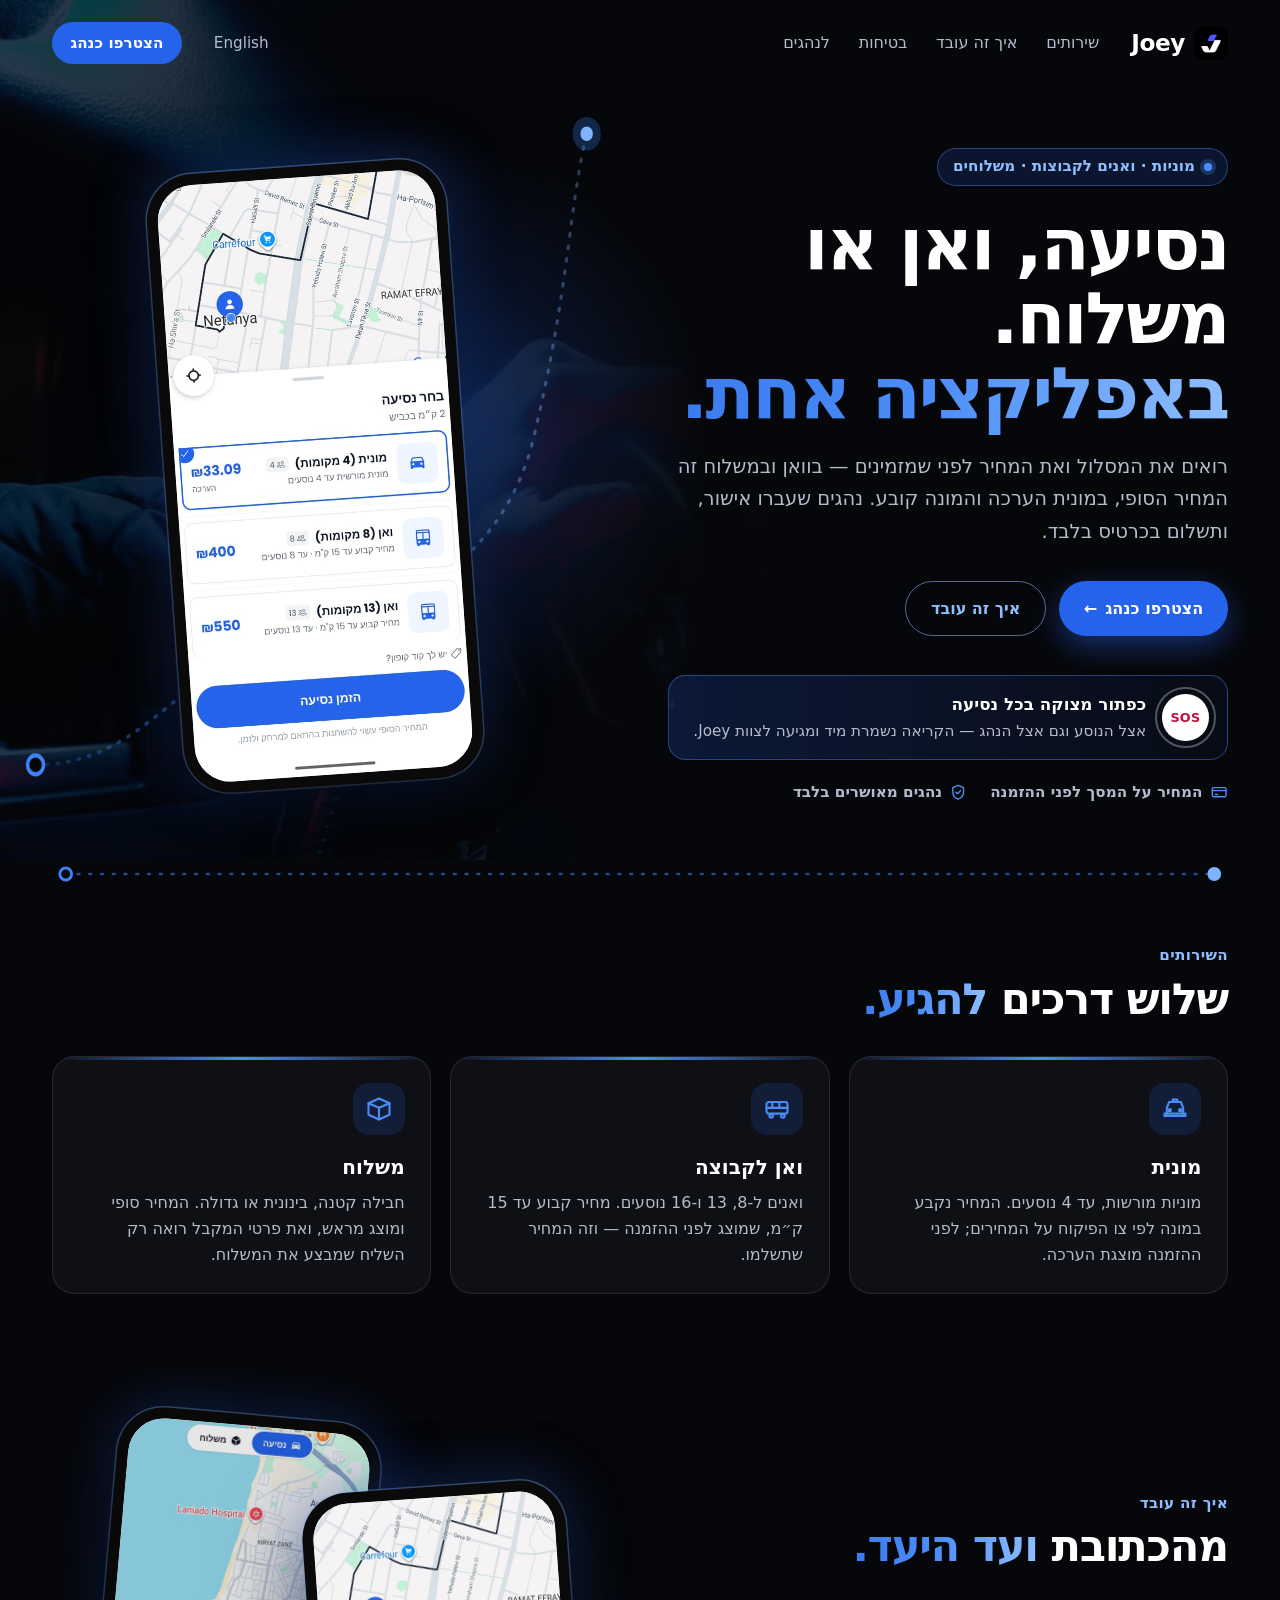
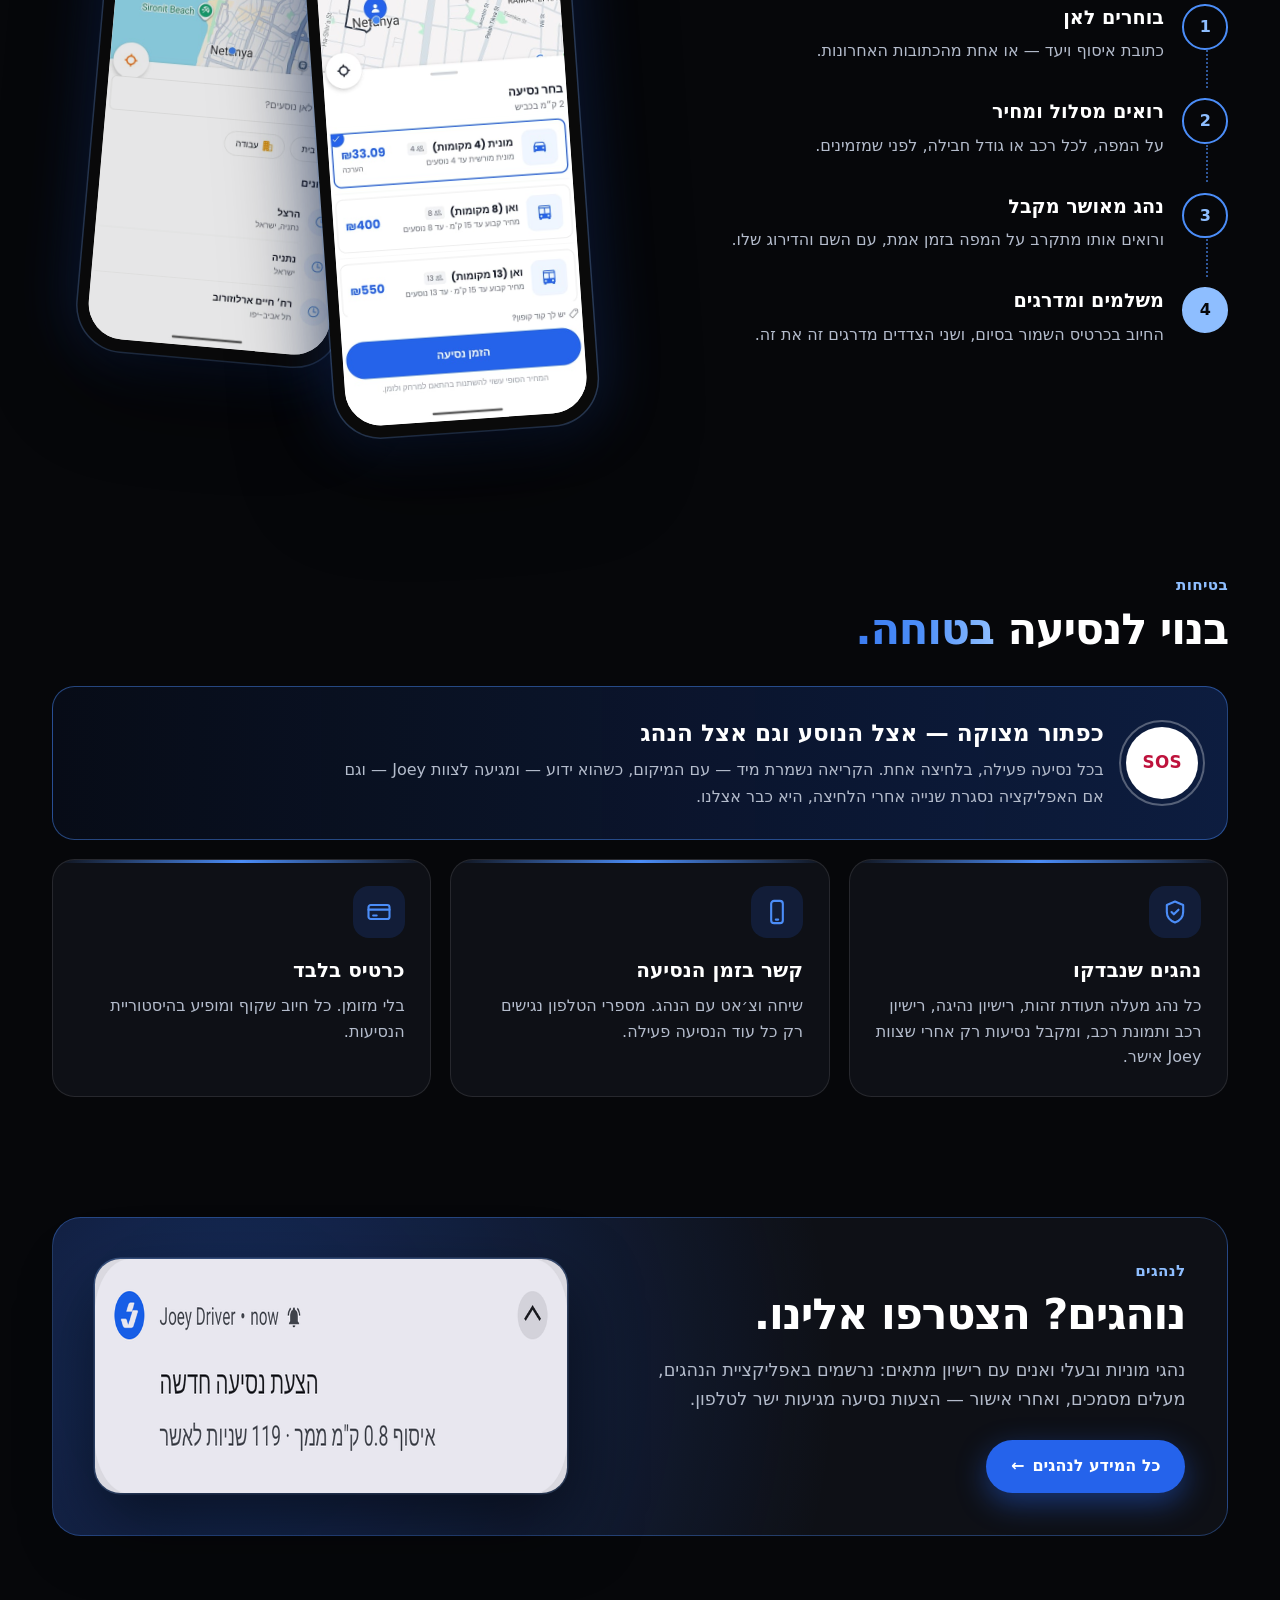
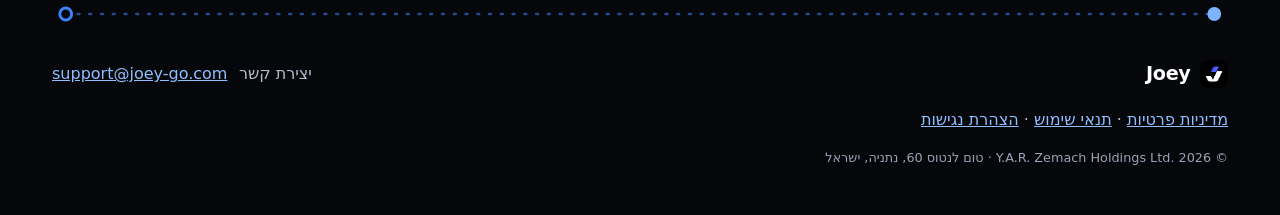
==== index.html @ 24aa0b20 "joey-go.com redesign: home and drivers pages (he/en), office address 60 Tom Lantos, accessibility st" ====
<!DOCTYPE html>
<html lang="he" dir="rtl">
<head>
<meta charset="utf-8">
<meta name="viewport" content="width=device-width, initial-scale=1">
<title>Joey — נסיעות, ואנים ומשלוחים בישראל</title>
<meta name="description" content="Joey היא אפליקציה להזמנת מוניות, ואנים לקבוצות ומשלוחים בישראל. המסלול והמחיר מוצגים לפני ההזמנה, והתשלום בכרטיס אשראי דרך האפליקציה.">
<meta name="theme-color" content="#06070A">
<link rel="icon" href="logo.png">
<link rel="canonical" href="https://joey-go.com/">
<link rel="alternate" hreflang="en" href="https://joey-go.com/en.html">
<link rel="stylesheet" href="home.css">
</head>
<body class="site">
<a class="skip" href="#main">דלג לתוכן הראשי</a>
<header class="topnav">
  <a class="brand" href="./"><img src="logo.png" alt="" width="34" height="34"> Joey</a>
  <nav class="links" aria-label="ניווט ראשי">
    <a href="#services">שירותים</a>
    <a href="#how">איך זה עובד</a>
    <a href="#safety">בטיחות</a>
    <a href="drivers.html">לנהגים</a>
  </nav>
  <span class="spacer"></span>
  <a class="lang" href="en.html" lang="en" dir="ltr" hreflang="en">English</a>
  <a class="btn btn-primary btn-sm" href="drivers.html">הצטרפו כנהג</a>
</header>
<main id="main" tabindex="-1">
<section class="hero">
  <div class="photo" role="img" aria-label="יד של נהג על ההגה בלילה"></div>
  <div class="fade"></div>
  <div class="glow"></div>
  <svg class="route" viewBox="0 0 1440 820" preserveAspectRatio="none" aria-hidden="true">
    <defs><linearGradient id="rg" x1="0" x2="1"><stop offset="0" stop-color="#3B82F6" stop-opacity=".15"/><stop offset=".5" stop-color="#3B82F6" stop-opacity=".9"/><stop offset="1" stop-color="#7DB3FF" stop-opacity=".3"/></linearGradient></defs>
    <path d="M40 730 C 160 730, 200 640, 300 620 S 560 560, 600 420 S 640 200, 660 130" fill="none" stroke="url(#rg)" stroke-width="3.5" stroke-dasharray="2 10" stroke-linecap="round"/>
    <circle cx="40" cy="730" r="9" fill="#06070A" stroke="#3B82F6" stroke-width="4"/>
    <g transform="translate(660 130)"><circle r="16" fill="rgba(59,130,246,.25)"/><circle r="7" fill="#7DB3FF"/></g>
  </svg>
  <div class="wrap hero-grid">
    <div>
      <span class="eyebrow"><i></i>מוניות · ואנים לקבוצות · משלוחים</span>
      <h1>נסיעה, ואן או משלוח.<br><span class="hl">באפליקציה אחת.</span></h1>
      <p class="lead">רואים את המסלול ואת המחיר לפני שמזמינים — בוואן ובמשלוח זה המחיר הסופי, במונית הערכה והמונה קובע. נהגים שעברו אישור, ותשלום בכרטיס בלבד.</p>
      <div class="ctas">
        <a class="btn btn-primary" href="drivers.html">הצטרפו כנהג <span aria-hidden="true">←</span></a>
        <a class="btn btn-ghost" href="#how">איך זה עובד</a>
      </div>
      <div class="sos">
        <div class="sos-icon" aria-hidden="true">SOS</div>
        <div><b>כפתור מצוקה בכל נסיעה</b><span>אצל הנוסע וגם אצל הנהג — הקריאה נשמרת מיד ומגיעה לצוות Joey.</span></div>
      </div>
      <ul class="facts">
        <li><svg viewBox="0 0 24 24" fill="none" stroke="currentColor" stroke-width="1.8" stroke-linecap="round" stroke-linejoin="round" aria-hidden="true"><rect x="3" y="6" width="18" height="12" rx="2"/><path d="M3 10h18M7 15h3"/></svg>המחיר על המסך לפני ההזמנה</li>
        <li><svg viewBox="0 0 24 24" fill="none" stroke="currentColor" stroke-width="1.8" stroke-linecap="round" stroke-linejoin="round" aria-hidden="true"><path d="M12 3l7 3v6c0 4.5-3 7.5-7 9-4-1.5-7-4.5-7-9V6z"/><path d="M9 12l2 2 4-4"/></svg>נהגים מאושרים בלבד</li>
      </ul>
    </div>
    <div class="phone-wrap"><div class="phone tilt"><div class="screen"><img src="home/app-choose-ride.jpg" alt="מסך בחירת הנסיעה באפליקציה: מסלול על המפה ומחיר לכל רכב" loading="lazy"></div></div></div>
  </div>
</section>

<div class="divider" aria-hidden="true"><svg viewBox="0 0 1200 28" preserveAspectRatio="none"><line x1="14" y1="14" x2="1186" y2="14" stroke="#3B82F6" stroke-opacity=".55" stroke-width="2.5" stroke-dasharray="2 10" stroke-linecap="round"/><circle cx="14" cy="14" r="6" fill="#06070A" stroke="#3B82F6" stroke-width="3"/><circle cx="1186" cy="14" r="7" fill="#7DB3FF"/></svg></div>

<section id="services" class="wrap section">
  <p class="kicker">השירותים</p>
  <h2>שלוש דרכים <span class="hl">להגיע.</span></h2>
  <ul class="cards cards-3">
    <li class="card"><div class="ic"><svg viewBox="0 0 24 24" fill="none" stroke="currentColor" stroke-width="1.8" stroke-linecap="round" stroke-linejoin="round" aria-hidden="true"><path d="M5 16v-5l2-5h10l2 5v5"/><path d="M3 16h18v2H3z"/><circle cx="7.5" cy="13" r="1"/><circle cx="16.5" cy="13" r="1"/><path d="M10 6V4h4v2"/></svg></div><h3>מונית</h3><p>מוניות מורשות, עד 4 נוסעים. המחיר נקבע במונה לפי צו הפיקוח על המחירים; לפני ההזמנה מוצגת הערכה.</p></li>
    <li class="card"><div class="ic"><svg viewBox="0 0 24 24" fill="none" stroke="currentColor" stroke-width="1.8" stroke-linecap="round" stroke-linejoin="round" aria-hidden="true"><rect x="3" y="6" width="18" height="10" rx="2"/><path d="M3 11h18M8 6v5M14 6v5"/><circle cx="7" cy="18" r="1.5"/><circle cx="17" cy="18" r="1.5"/></svg></div><h3>ואן לקבוצה</h3><p>ואנים ל-8, 13 ו-16 נוסעים. מחיר קבוע עד 15 ק״מ, שמוצג לפני ההזמנה — וזה המחיר שתשלמו.</p></li>
    <li class="card"><div class="ic"><svg viewBox="0 0 24 24" fill="none" stroke="currentColor" stroke-width="1.8" stroke-linecap="round" stroke-linejoin="round" aria-hidden="true"><path d="M3 7l9-4 9 4v10l-9 4-9-4z"/><path d="M3 7l9 4 9-4M12 11v10"/></svg></div><h3>משלוח</h3><p>חבילה קטנה, בינונית או גדולה. המחיר סופי ומוצג מראש, ואת פרטי המקבל רואה רק השליח שמבצע את המשלוח.</p></li>
  </ul>
</section>

<section id="how" class="wrap section how">
  <div>
    <p class="kicker">איך זה עובד</p>
    <h2>מהכתובת <span class="hl">ועד היעד.</span></h2>
    <ol class="steps">
      <li><h3>בוחרים לאן</h3><p>כתובת איסוף ויעד — או אחת מהכתובות האחרונות.</p></li>
      <li><h3>רואים מסלול ומחיר</h3><p>על המפה, לכל רכב או גודל חבילה, לפני שמזמינים.</p></li>
      <li><h3>נהג מאושר מקבל</h3><p>ורואים אותו מתקרב על המפה בזמן אמת, עם השם והדירוג שלו.</p></li>
      <li><h3>משלמים ומדרגים</h3><p>החיוב בכרטיס השמור בסיום, ושני הצדדים מדרגים זה את זה.</p></li>
    </ol>
  </div>
  <div class="phone-pair">
    <div class="phone back"><div class="screen"><img src="home/app-home.jpg" alt="מסך הבית של אפליקציית Joey: מפה, בחירה בין נסיעה למשלוח, וכתובות אחרונות" loading="lazy"></div></div>
    <div class="phone front"><div class="screen"><img src="home/app-choose-ride.jpg" alt="מסך בחירת הנסיעה באפליקציה: מסלול על המפה ומחיר לכל רכב" loading="lazy"></div></div>
  </div>
</section>

<section id="safety" class="wrap section">
  <p class="kicker">בטיחות</p>
  <h2>בנוי לנסיעה <span class="hl">בטוחה.</span></h2>
  <div class="sos-big">
    <div class="sos-icon sos-icon-lg" aria-hidden="true">SOS</div>
    <div><h3>כפתור מצוקה — אצל הנוסע וגם אצל הנהג</h3><p>בכל נסיעה פעילה, בלחיצה אחת. הקריאה נשמרת מיד — עם המיקום, כשהוא ידוע — ומגיעה לצוות Joey — וגם אם האפליקציה נסגרת שנייה אחרי הלחיצה, היא כבר אצלנו.</p></div>
  </div>
  <ul class="cards cards-3">
    <li class="card"><div class="ic"><svg viewBox="0 0 24 24" fill="none" stroke="currentColor" stroke-width="1.8" stroke-linecap="round" stroke-linejoin="round" aria-hidden="true"><path d="M12 3l7 3v6c0 4.5-3 7.5-7 9-4-1.5-7-4.5-7-9V6z"/><path d="M9 12l2 2 4-4"/></svg></div><h3>נהגים שנבדקו</h3><p>כל נהג מעלה תעודת זהות, רישיון נהיגה, רישיון רכב ותמונת רכב, ומקבל נסיעות רק אחרי שצוות Joey אישר.</p></li>
    <li class="card"><div class="ic"><svg viewBox="0 0 24 24" fill="none" stroke="currentColor" stroke-width="1.8" stroke-linecap="round" stroke-linejoin="round" aria-hidden="true"><rect x="7" y="2.5" width="10" height="19" rx="2.5"/><path d="M11 18.5h2"/></svg></div><h3>קשר בזמן הנסיעה</h3><p>שיחה וצ׳אט עם הנהג. מספרי הטלפון נגישים רק כל עוד הנסיעה פעילה.</p></li>
    <li class="card"><div class="ic"><svg viewBox="0 0 24 24" fill="none" stroke="currentColor" stroke-width="1.8" stroke-linecap="round" stroke-linejoin="round" aria-hidden="true"><rect x="3" y="6" width="18" height="12" rx="2"/><path d="M3 10h18M7 15h3"/></svg></div><h3>כרטיס בלבד</h3><p>בלי מזומן. כל חיוב שקוף ומופיע בהיסטוריית הנסיעות.</p></li>
  </ul>
</section>

<section class="wrap section">
  <div class="band">
    <div>
      <p class="kicker">לנהגים</p>
      <h2>נוהגים? הצטרפו אלינו.</h2>
      <p class="band-body">נהגי מוניות ובעלי ואנים עם רישיון מתאים: נרשמים באפליקציית הנהגים, מעלים מסמכים, ואחרי אישור — הצעות נסיעה מגיעות ישר לטלפון.</p>
      <a class="btn btn-primary" href="drivers.html">כל המידע לנהגים <span aria-hidden="true">←</span></a>
    </div>
    <img class="push" src="home/offer-push.png" alt="התראת הצעת נסיעה בטלפון של נהג: &quot;הצעת נסיעה חדשה — איסוף 0.8 ק״מ ממך&quot;" loading="lazy" width="760" height="234" lang="he">
  </div>
</section>
</main>
<div class="divider" aria-hidden="true"><svg viewBox="0 0 1200 28" preserveAspectRatio="none"><line x1="14" y1="14" x2="1186" y2="14" stroke="#3B82F6" stroke-opacity=".55" stroke-width="2.5" stroke-dasharray="2 10" stroke-linecap="round"/><circle cx="14" cy="14" r="6" fill="#06070A" stroke="#3B82F6" stroke-width="3"/><circle cx="1186" cy="14" r="7" fill="#7DB3FF"/></svg></div>
<!-- The company's name and address: Apple requires them; Orel, 31/10/2026:
     at the bottom only, small, like Gett and Uber -- not a section mid-page. -->
<footer id="contact" class="site-footer">
  <div class="footer-top">
    <a class="brand" href="./"><img src="logo.png" alt="" width="28" height="28"> Joey</a>
    <p class="footer-contact"><span class="label">יצירת קשר</span> <a href="mailto:support@joey-go.com"><bdi dir="ltr">support@joey-go.com</bdi></a></p>
  </div>
  <p class="footer-docs"><a href="privacy.he.html">מדיניות פרטיות</a><span aria-hidden="true"> · </span><a href="terms.he.html">תנאי שימוש</a><span aria-hidden="true"> · </span><a href="accessibility.he.html">הצהרת נגישות</a></p>
  <p class="footer-legal">&copy; 2026 <bdi lang="en" dir="ltr">Y.A.R. Zemach Holdings Ltd.</bdi> · טום לנטוס 60, נתניה, ישראל</p>
</footer>
</body>
</html>
---- home.css ----
/* joey-go.com — home and drivers pages (STATUS.md §265). Design A2 (Orel,
   31/10/2026): deep black, the app's blue carried by the dashed route line.
   The legal documents keep style.css (light, reading measure).

   Accessibility (IS 5568 / WCAG 2.1 AA): text sizes in rem (zoom to 200%
   reflows, no fixed heights); visible focus on every link and button; a skip
   link; colours measured — every text colour here is >= 4.5:1 on its
   background (scripts/audit-site-contrast.js); motion: none that moves on its
   own, and prefers-reduced-motion removes transitions. No external fonts,
   scripts or images — the site sets no cookies. */

:root {
  --bg: #06070A;
  --surface: #0E1016;
  --line: rgba(255, 255, 255, .10);
  --text: #FFFFFF;
  --muted: #B4BCCC;
  --blue: #2563EB;
  --blue-2: #4B8DF8;
  --blue-3: #8EBEFF;
  --blue-soft: rgba(37, 99, 235, .16);
  --focus: #FFD54A;
  --font: system-ui, -apple-system, "Segoe UI", Rubik, Arial, sans-serif;
  color-scheme: dark;
}

* { box-sizing: border-box; }
html { -webkit-text-size-adjust: 100%; }
body { margin: 0; font-family: var(--font); background: var(--bg); color: var(--text); line-height: 1.5; }
a { color: inherit; }
img { max-width: 100%; }
ul, ol { padding: 0; margin: 0; list-style: none; }

:focus-visible { outline: 3px solid var(--focus); outline-offset: 3px; border-radius: 6px; }
.skip { position: absolute; inset-inline-start: 1rem; top: -4rem; z-index: 10; background: var(--focus); color: #000;
  padding: .7rem 1.1rem; border-radius: 10px; font-weight: 700; text-decoration: none; }
.skip:focus { top: 1rem; }
main:focus { outline: none; }

.wrap { max-width: 77.5rem; margin: 0 auto; padding-inline: 2rem; }

/* ---------- top navigation ---------- */
.topnav { position: relative; z-index: 2; display: flex; align-items: center; gap: 2rem; max-width: 77.5rem; margin: 0 auto; padding: 1.4rem 2rem; }
.brand { display: inline-flex; align-items: center; gap: .6rem; font-weight: 800; font-size: 1.45rem; letter-spacing: -.02em; text-decoration: none; }
.brand img { width: 2.1rem; height: 2.1rem; border-radius: .55rem; }
.links { display: flex; gap: 1.8rem; font-size: 1rem; }
.links a { color: var(--muted); text-decoration: none; padding-block: .3rem; white-space: nowrap; }
.links a:hover, .links a[aria-current="page"] { color: var(--text); box-shadow: inset 0 -2px 0 var(--blue-2); }
.spacer { flex: 1; }
.lang { color: var(--muted); font-size: .95rem; text-decoration: none; }
.lang:hover { color: var(--text); }

/* ---------- buttons ---------- */
.btn { display: inline-flex; align-items: center; gap: .5rem; border-radius: 999px; font-weight: 700; padding: .9rem 1.55rem; font-size: 1rem; text-decoration: none; transition: transform .15s, box-shadow .15s; }
.btn-primary { background: var(--blue); color: #fff; box-shadow: 0 10px 30px rgba(37, 99, 235, .45); }
.btn-primary:hover { background: #1D4FD8; }
.btn-ghost { border: 1.5px solid rgba(142, 190, 255, .55); color: var(--blue-3); }
.btn-ghost:hover { background: var(--blue-soft); }
.btn-sm { padding: .6rem 1.15rem; font-size: .95rem; box-shadow: none; }
.btn-lg { padding: 1.05rem 1.8rem; font-size: 1.1rem; }

/* ---------- hero ---------- */
.hero { position: relative; overflow: hidden; isolation: isolate; padding-bottom: 3.5rem; margin-top: -5.6rem; padding-top: 5.6rem; }
.photo { position: absolute; inset-block: 0; inset-inline-end: 0; width: 60%; z-index: -3; background: url(home/hero.jpg) center 35% / cover no-repeat; opacity: .55; }
.fade { position: absolute; inset: 0; z-index: -2; background: linear-gradient(to left, var(--bg) 36%, rgba(6, 7, 10, .78) 56%, rgba(6, 7, 10, .28) 100%); }
[dir="ltr"] .fade { background: linear-gradient(to right, var(--bg) 36%, rgba(6, 7, 10, .78) 56%, rgba(6, 7, 10, .28) 100%); }
.glow { position: absolute; z-index: -1; width: 38rem; height: 38rem; inset-inline-end: 8%; top: 8rem; border-radius: 50%;
  background: radial-gradient(circle, rgba(37, 99, 235, .42) 0%, rgba(37, 99, 235, .12) 40%, transparent 70%); }
.route { position: absolute; inset: 0; width: 100%; height: 100%; z-index: -1; pointer-events: none; }
[dir="ltr"] .route { transform: scaleX(-1); }

.hero-grid { display: grid; grid-template-columns: 1.08fr .92fr; align-items: center; gap: 2rem; padding-top: 3.8rem; }
.eyebrow { display: inline-flex; align-items: center; gap: .55rem; font-size: .95rem; font-weight: 700; color: var(--blue-3);
  padding: .42rem .95rem; border-radius: 999px; background: var(--blue-soft); border: 1px solid rgba(75, 141, 248, .4); }
.eyebrow i { width: .5rem; height: .5rem; border-radius: 50%; background: var(--blue-2); box-shadow: 0 0 0 4px rgba(75, 141, 248, .25); }
h1 { font-size: clamp(2.6rem, 5vw + .5rem, 4.5rem); line-height: 1.04; letter-spacing: -.035em; margin: 1.3rem 0 1.25rem; font-weight: 850; }
.hl { background: linear-gradient(90deg, var(--blue-3), var(--blue-2) 55%, #3B7BF0); -webkit-background-clip: text; background-clip: text; color: var(--blue-2); -webkit-text-fill-color: transparent; }
[dir="rtl"] .hl { background-image: linear-gradient(270deg, var(--blue-3), var(--blue-2) 55%, #3B7BF0); }
.lead { font-size: 1.22rem; line-height: 1.65; color: var(--muted); max-width: 35rem; margin: 0 0 2.1rem; }
.ctas { display: flex; gap: .8rem; flex-wrap: wrap; }

.sos { display: flex; align-items: center; gap: 1rem; margin-top: 2.4rem; max-width: 35rem; padding: 1rem 1.15rem;
  border-radius: 1.1rem; background: linear-gradient(90deg, rgba(37, 99, 235, .2), rgba(37, 99, 235, .05)); border: 1px solid rgba(75, 141, 248, .42); }
.sos-icon { position: relative; flex: none; width: 2.9rem; height: 2.9rem; border-radius: 50%; display: grid; place-items: center;
  background: #fff; color: #BE123C; font-weight: 900; font-size: .8rem; letter-spacing: .02em; }
.sos-icon::after { content: ""; position: absolute; inset: -7px; border-radius: 50%; border: 2px solid rgba(255, 255, 255, .3); }
.sos b { display: block; font-size: 1.05rem; margin-bottom: .15rem; }
.sos span { color: var(--muted); font-size: .95rem; }

.facts { display: flex; flex-wrap: wrap; gap: .6rem 1.4rem; margin-top: 1.3rem; color: var(--muted); font-size: .95rem; font-weight: 600; }
.facts li { display: flex; align-items: center; gap: .45rem; }
.facts svg { width: 1.15rem; height: 1.15rem; color: var(--blue-2); flex: none; }

/* phones with real app screenshots */
.phone-wrap { display: flex; justify-content: center; }
.phone { width: 18.75rem; aspect-ratio: 300 / 620; border-radius: 2.9rem; padding: .7rem; background: #0A0A0A;
  box-shadow: 0 40px 90px rgba(0, 0, 0, .6), 0 0 0 1.5px rgba(142, 190, 255, .35), 0 0 60px rgba(37, 99, 235, .35); }
.phone.tilt { transform: rotate(-4deg); }
[dir="ltr"] .phone.tilt { transform: rotate(4deg); }
.screen { position: relative; width: 100%; height: 100%; border-radius: 2.25rem; overflow: hidden; background: #fff; }
.screen img { position: absolute; inset: 0; width: 100%; height: 100%; object-fit: cover; object-position: center top; }

/* ---------- divider: the route line again ---------- */
.divider { max-width: 77.5rem; margin: 0 auto; padding-inline: 2rem; }
.divider svg { display: block; width: 100%; height: 1.75rem; }
[dir="ltr"] .divider svg { transform: scaleX(-1); }

/* ---------- sections ---------- */
.section { padding-block: 3.5rem 4rem; }
.kicker { color: var(--blue-3); font-weight: 700; font-size: .95rem; letter-spacing: .02em; margin: 0; }
h2 { font-size: clamp(1.9rem, 2.5vw + .8rem, 2.7rem); letter-spacing: -.03em; line-height: 1.15; margin: .5rem 0 2rem; }
.cards { display: grid; gap: 1.2rem; }
.cards-3 { grid-template-columns: repeat(3, 1fr); }
.cards-4 { grid-template-columns: repeat(4, 1fr); }
.card { background: var(--surface); border: 1px solid var(--line); border-radius: 1.4rem; padding: 1.6rem; position: relative; overflow: hidden; }
.card::before { content: ""; position: absolute; inset: 0 0 auto 0; height: 3px; background: linear-gradient(90deg, transparent, var(--blue-2), transparent); }
.ic { width: 3.25rem; height: 3.25rem; border-radius: 1rem; display: grid; place-items: center; background: var(--blue-soft); color: var(--blue-2); margin-bottom: 1.1rem; }
.ic svg { width: 1.75rem; height: 1.75rem; }
.card h3 { margin: 0 0 .5rem; font-size: 1.25rem; }
.card p { margin: 0; color: var(--muted); line-height: 1.6; }

/* how it works: steps joined by the route line */
.how { display: grid; grid-template-columns: 1fr 1fr; gap: 3rem; align-items: center; }
.steps { counter-reset: s; position: relative; }
.steps li { counter-increment: s; position: relative; padding-inline-start: 4rem; padding-bottom: 1.8rem; }
.steps li::before { content: counter(s); position: absolute; inset-inline-start: 0; top: 0; width: 2.6rem; height: 2.6rem; border-radius: 50%;
  display: grid; place-items: center; font-weight: 800; background: var(--bg); color: var(--blue-3); border: 2.5px solid var(--blue-2); }
.steps li::after { content: ""; position: absolute; inset-inline-start: 1.25rem; top: 2.9rem; bottom: .3rem; border-inline-start: 2.5px dotted rgba(75, 141, 248, .6); }
.steps li:last-child::after { display: none; }
.steps li:last-child::before { background: var(--blue-3); color: var(--bg); border-color: var(--blue-3); }
.steps h3 { margin: .35rem 0 .35rem; font-size: 1.2rem; }
.steps p { margin: 0; color: var(--muted); line-height: 1.6; }
.steps-row { display: grid; grid-template-columns: repeat(4, 1fr); gap: 1.2rem; }
.steps-row li { padding-inline-start: 0; padding-top: 3.6rem; padding-bottom: 0; }
.steps-row li::after { inset-inline-start: 3.1rem; inset-inline-end: -1rem; top: 1.25rem; bottom: auto; border-inline-start: 0; border-top: 2.5px dotted rgba(75, 141, 248, .6); }

.phone-pair { position: relative; height: 40rem; }
.phone-pair .phone { position: absolute; width: 16.5rem; }
.phone-pair .back { inset-inline-end: 8%; top: 0; transform: rotate(5deg); opacity: .9; }
.phone-pair .front { inset-inline-start: 6%; top: 4.5rem; transform: rotate(-4deg); }

.sos-big { display: flex; gap: 1.4rem; align-items: center; padding: 1.8rem; margin-bottom: 1.2rem; border-radius: 1.4rem;
  background: linear-gradient(90deg, rgba(37, 99, 235, .24), rgba(37, 99, 235, .06)); border: 1px solid rgba(75, 141, 248, .45); }
[dir="rtl"] .sos-big { background: linear-gradient(270deg, rgba(37, 99, 235, .24), rgba(37, 99, 235, .06)); }
.sos-icon-lg { width: 4.5rem; height: 4.5rem; font-size: 1.05rem; }
.sos-big h3 { margin: 0 0 .4rem; font-size: 1.45rem; }
.sos-big p { margin: 0; color: var(--muted); line-height: 1.65; max-width: 48rem; }

.band { display: grid; grid-template-columns: 1.1fr .9fr; gap: 2.5rem; align-items: center; padding: 2.6rem; border-radius: 1.8rem;
  background: radial-gradient(circle at 15% 50%, rgba(37, 99, 235, .35), transparent 60%), var(--surface); border: 1px solid rgba(75, 141, 248, .35); }
.band h2 { margin-bottom: 1rem; }
.band-body { color: var(--muted); font-size: 1.1rem; line-height: 1.65; margin: 0 0 1.6rem; max-width: 34rem; }
.band-cta { grid-template-columns: 1fr auto; }
.band-cta .band-body { margin-bottom: 0; }
.push { display: block; width: 100%; max-width: 30rem; border-radius: 1.6rem; box-shadow: 0 30px 70px rgba(0, 0, 0, .55), 0 0 0 1.5px rgba(142, 190, 255, .3); justify-self: center; }
.push-wrap { display: flex; justify-content: center; }
.push-hero { transform: rotate(-2deg); }
.note { display: flex; gap: .6rem; align-items: center; margin: 1.6rem 0 0; color: var(--muted); }
.note svg { width: 1.3rem; height: 1.3rem; color: var(--blue-2); flex: none; }

/* ---------- footer ---------- */
.site-footer { max-width: 77.5rem; margin: 0 auto; padding: 2rem 2rem 3rem; color: var(--muted); }
.footer-top { display: flex; align-items: center; justify-content: space-between; gap: 1rem; flex-wrap: wrap; }
.footer-top .brand { font-size: 1.2rem; color: var(--text); }
.footer-top .brand img { width: 1.75rem; height: 1.75rem; }
.footer-contact { margin: 0; color: var(--text); }
.footer-contact .label { color: var(--muted); margin-inline-end: .4rem; }
.site-footer a { color: var(--blue-3); }
.footer-docs { margin: 1.2rem 0 0; }
.footer-legal { margin: 1rem 0 0; font-size: .8rem; color: #9AA3B5; }

/* ---------- smaller screens ---------- */
@media (max-width: 60rem) {
  /* zoomed in (200%) or a tablet: the menu takes its own row instead of breaking words */
  .topnav { flex-wrap: wrap; row-gap: .6rem; }
  .links { order: 5; width: 100%; flex-wrap: wrap; gap: .4rem 1.4rem; }
  .hero-grid, .how, .band, .band-cta { grid-template-columns: 1fr; }
  .cards-3, .cards-4, .steps-row { grid-template-columns: 1fr 1fr; }
  .phone-pair { height: 34rem; }
}
@media (max-width: 40rem) {
  .links, .lang { display: none; }
  .topnav { padding: 1rem; gap: 1rem; }
  .wrap, .divider { padding-inline: 1rem; }
  .hero-grid { padding-top: 1.8rem; }
  .lead { font-size: 1.06rem; }
  .photo { width: 100%; opacity: .3; }
  .fade, [dir="ltr"] .fade { background: linear-gradient(to bottom, rgba(6, 7, 10, .6), var(--bg) 65%); }
  .glow { inset-inline-end: 50%; transform: translateX(50%); top: auto; bottom: 2.5rem; width: 26rem; height: 26rem; }
  .route { display: none; }
  .phone { width: 14.5rem; }
  .cards-3, .cards-4, .steps-row { grid-template-columns: 1fr; }
  .steps-row li { padding-top: 0; padding-inline-start: 4rem; padding-bottom: 1.4rem; }
  .steps-row li::after { inset-inline-start: 1.25rem; inset-inline-end: auto; top: 2.9rem; bottom: .3rem; border-top: 0; border-inline-start: 2.5px dotted rgba(75, 141, 248, .6); }
  .phone-pair { height: 30rem; }
  .phone-pair .phone { width: 12.5rem; }
  .sos-big { flex-direction: column; align-items: flex-start; }
  .band { padding: 1.6rem; }
  .section { padding-block: 2.5rem 3rem; }
}
@media (prefers-reduced-motion: reduce) {
  * { transition: none !important; scroll-behavior: auto !important; }
}
@media print {
  .photo, .fade, .glow, .route, .divider { display: none; }
  body { background: #fff; color: #000; }
}
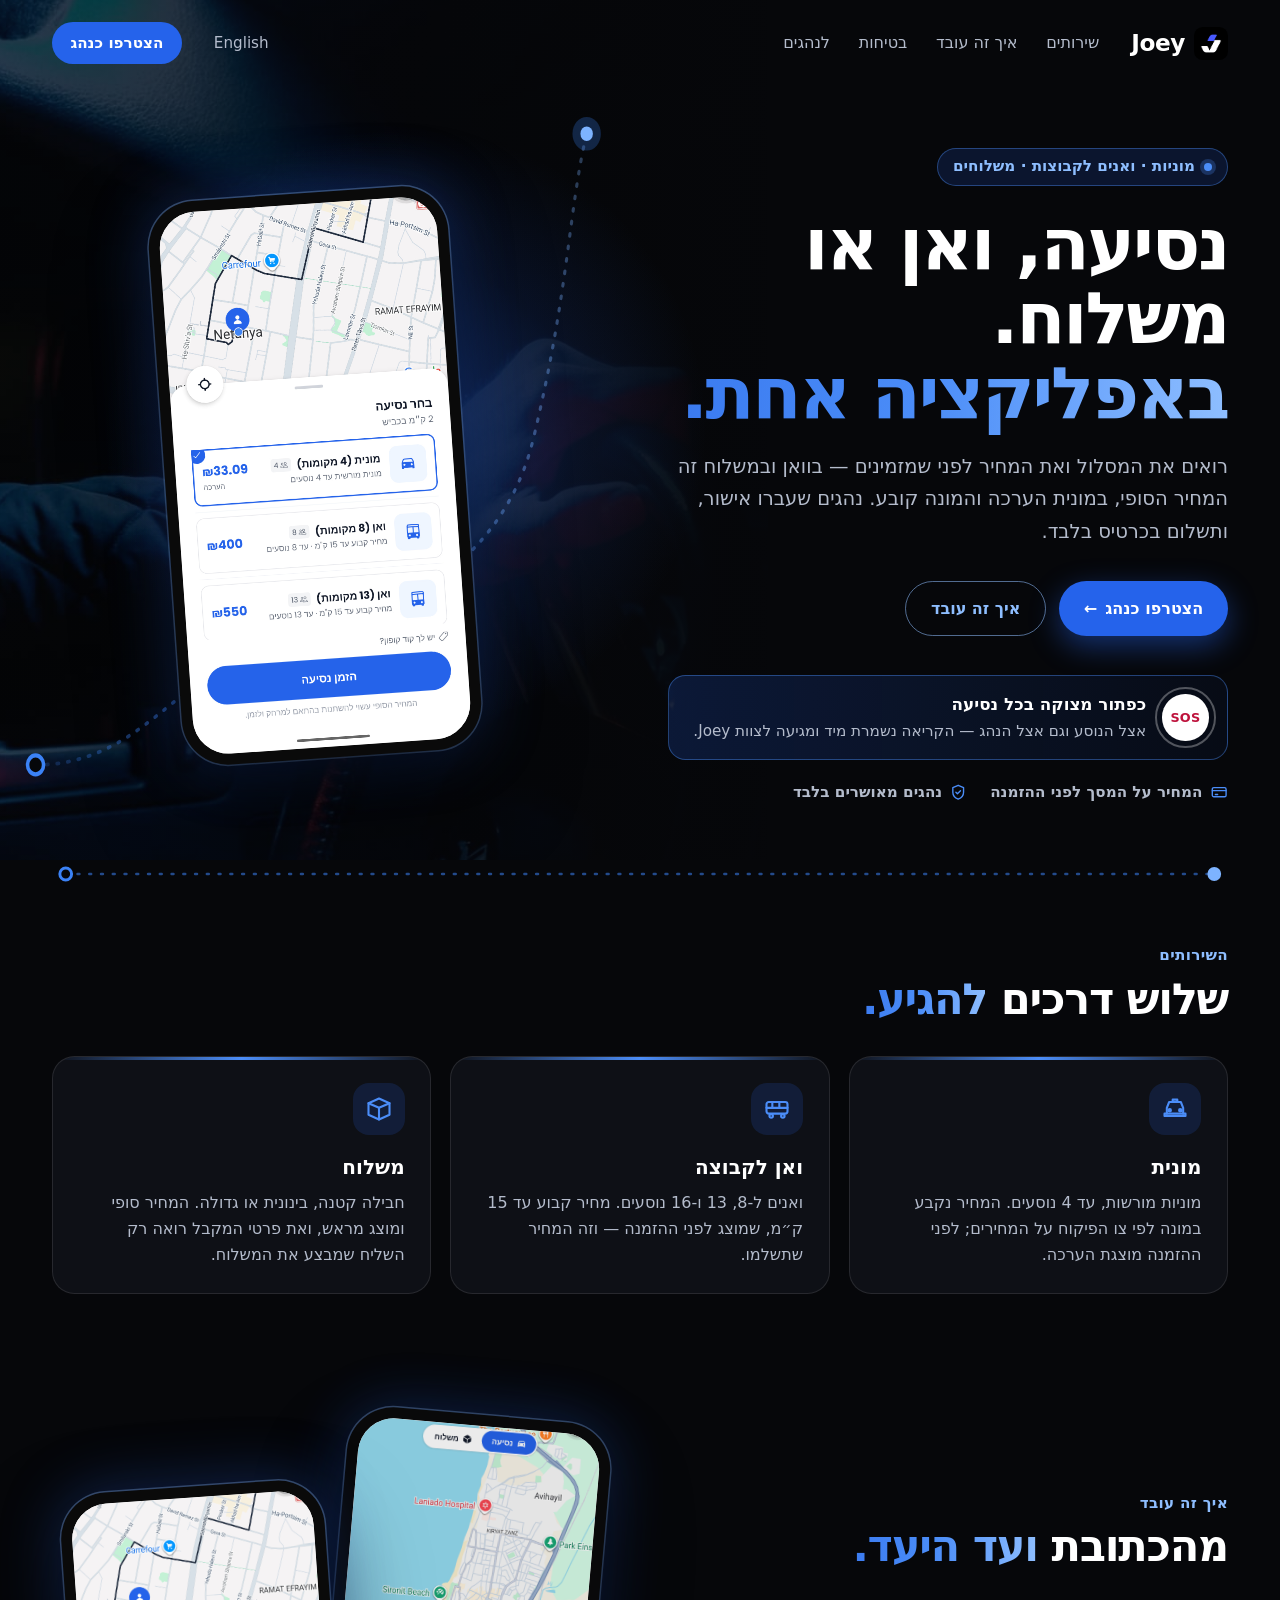
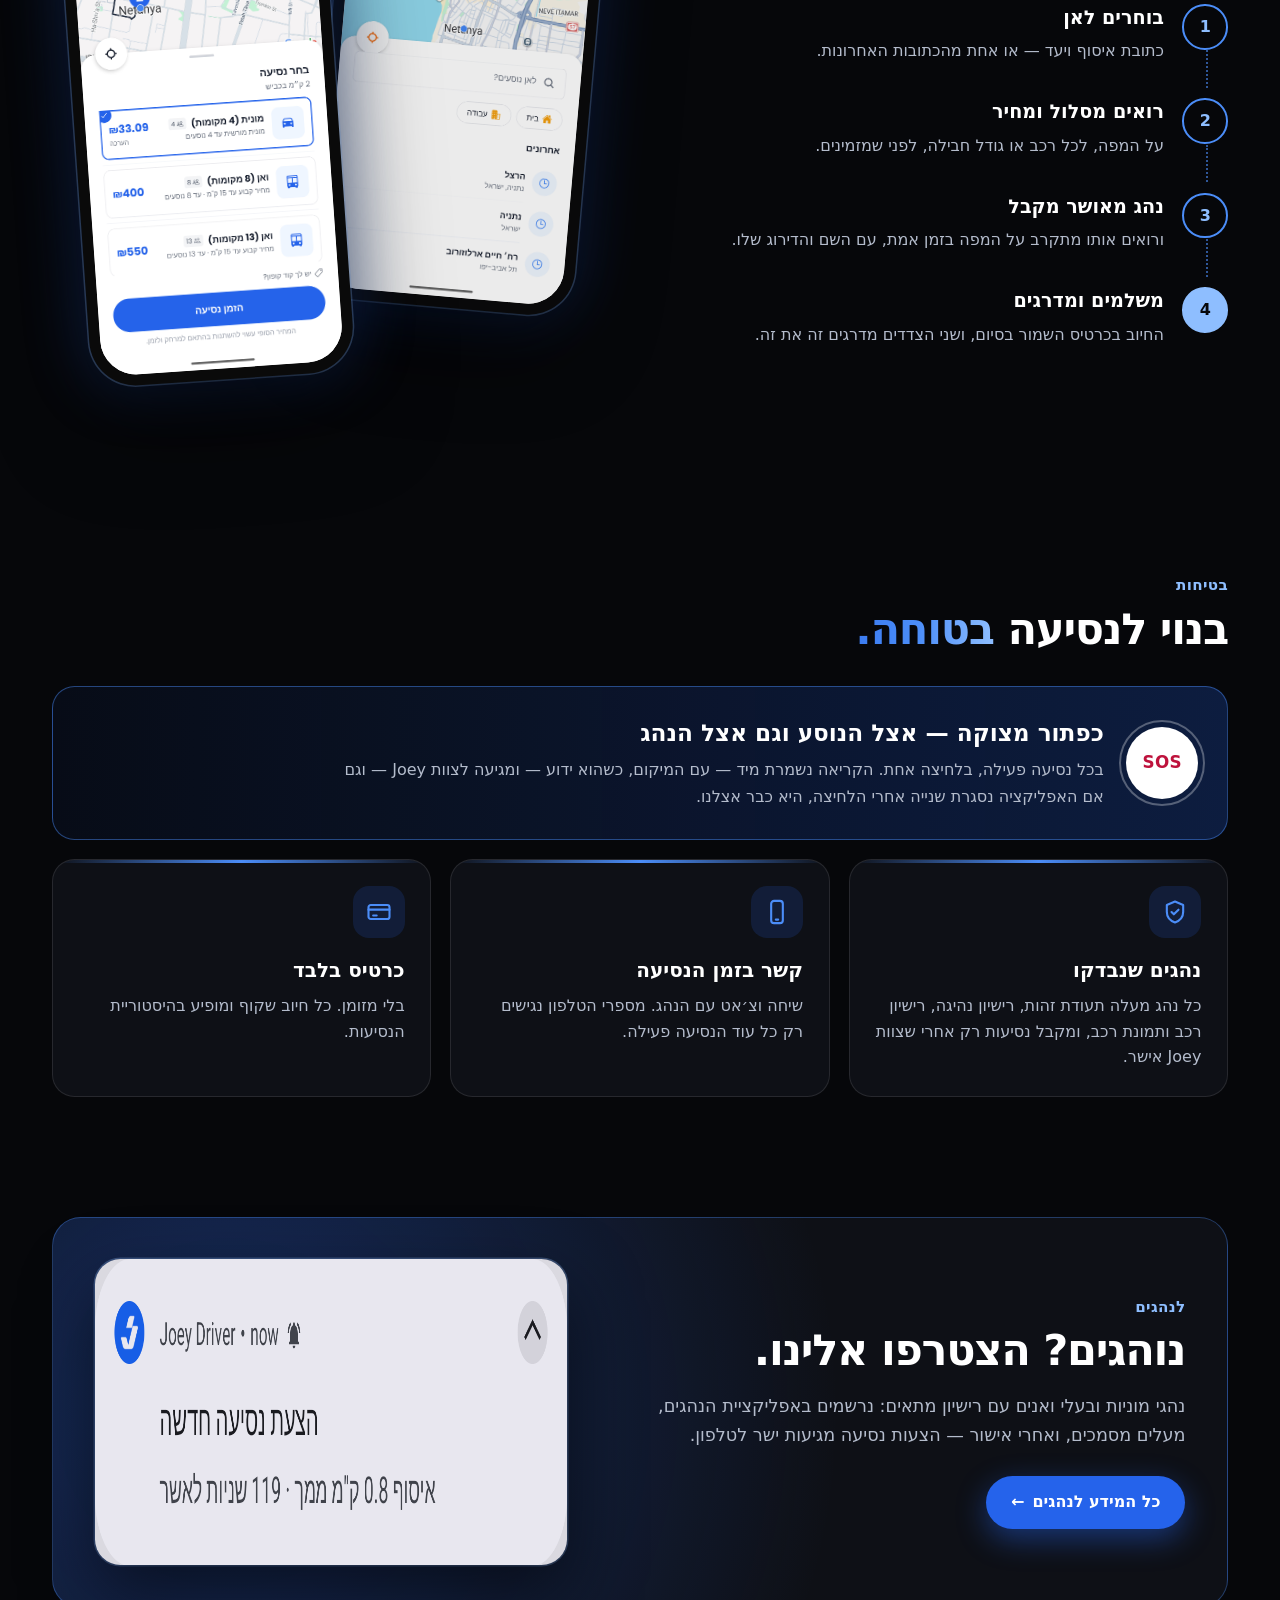
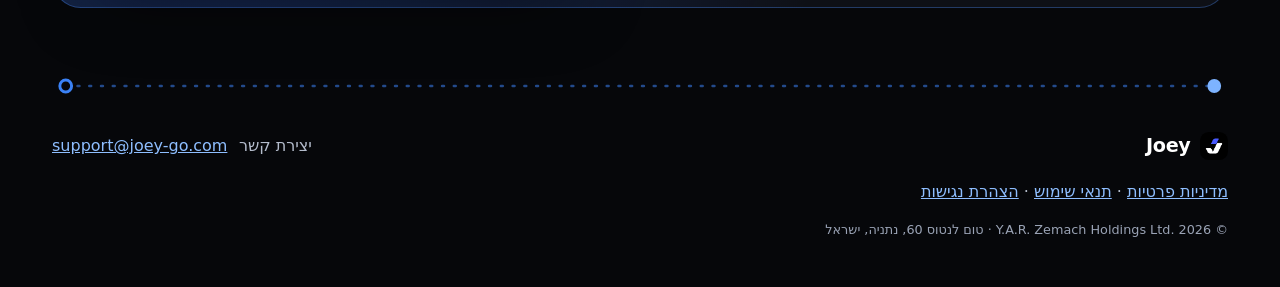
==== commit b8263be5: "Screenshots at full resolution in frames with their exact proportions (nothing cropped); the front p" ====
--- a/index.html
+++ b/index.html
@@ -54,7 +54,7 @@
         <li><svg viewBox="0 0 24 24" fill="none" stroke="currentColor" stroke-width="1.8" stroke-linecap="round" stroke-linejoin="round" aria-hidden="true"><path d="M12 3l7 3v6c0 4.5-3 7.5-7 9-4-1.5-7-4.5-7-9V6z"/><path d="M9 12l2 2 4-4"/></svg>נהגים מאושרים בלבד</li>
       </ul>
     </div>
-    <div class="phone-wrap"><div class="phone tilt"><div class="screen"><img src="home/app-choose-ride.jpg" alt="מסך בחירת הנסיעה באפליקציה: מסלול על המפה ומחיר לכל רכב" loading="lazy"></div></div></div>
+    <div class="phone-wrap"><div class="phone tilt"><div class="screen"><img src="home/app-choose-ride.jpg" alt="מסך בחירת הנסיעה באפליקציה: מסלול על המפה ומחיר לכל רכב" width="1080" height="2110" loading="lazy"></div></div></div>
   </div>
 </section>
 
@@ -82,8 +82,8 @@
     </ol>
   </div>
   <div class="phone-pair">
-    <div class="phone back"><div class="screen"><img src="home/app-home.jpg" alt="מסך הבית של אפליקציית Joey: מפה, בחירה בין נסיעה למשלוח, וכתובות אחרונות" loading="lazy"></div></div>
-    <div class="phone front"><div class="screen"><img src="home/app-choose-ride.jpg" alt="מסך בחירת הנסיעה באפליקציה: מסלול על המפה ומחיר לכל רכב" loading="lazy"></div></div>
+    <div class="phone back"><div class="screen"><img src="home/app-home.jpg" alt="מסך הבית של אפליקציית Joey: מפה, בחירה בין נסיעה למשלוח, וכתובות אחרונות" width="1080" height="2110" loading="lazy"></div></div>
+    <div class="phone front"><div class="screen"><img src="home/app-choose-ride.jpg" alt="מסך בחירת הנסיעה באפליקציה: מסלול על המפה ומחיר לכל רכב" width="1080" height="2110" loading="lazy"></div></div>
   </div>
 </section>
 
@@ -109,7 +109,7 @@
       <p class="band-body">נהגי מוניות ובעלי ואנים עם רישיון מתאים: נרשמים באפליקציית הנהגים, מעלים מסמכים, ואחרי אישור — הצעות נסיעה מגיעות ישר לטלפון.</p>
       <a class="btn btn-primary" href="drivers.html">כל המידע לנהגים <span aria-hidden="true">←</span></a>
     </div>
-    <img class="push" src="home/offer-push.png" alt="התראת הצעת נסיעה בטלפון של נהג: &quot;הצעת נסיעה חדשה — איסוף 0.8 ק״מ ממך&quot;" loading="lazy" width="760" height="234" lang="he">
+    <img class="push" src="home/offer-push.png" alt="התראת הצעת נסיעה בטלפון של נהג: &quot;הצעת נסיעה חדשה — איסוף 0.8 ק״מ ממך&quot;" loading="lazy" width="994" height="306" lang="he">
   </div>
 </section>
 </main>
--- a/home.css
+++ b/home.css
@@ -93,12 +93,14 @@
 
 /* phones with real app screenshots */
 .phone-wrap { display: flex; justify-content: center; }
-.phone { width: 18.75rem; aspect-ratio: 300 / 620; border-radius: 2.9rem; padding: .7rem; background: #0A0A0A;
+.phone { width: 18.75rem; border-radius: 2.9rem; padding: .7rem; background: #0A0A0A;
   box-shadow: 0 40px 90px rgba(0, 0, 0, .6), 0 0 0 1.5px rgba(142, 190, 255, .35), 0 0 60px rgba(37, 99, 235, .35); }
 .phone.tilt { transform: rotate(-4deg); }
 [dir="ltr"] .phone.tilt { transform: rotate(4deg); }
-.screen { position: relative; width: 100%; height: 100%; border-radius: 2.25rem; overflow: hidden; background: #fff; }
-.screen img { position: absolute; inset: 0; width: 100%; height: 100%; object-fit: cover; object-position: center top; }
+/* Orel, 31/10/2026: the frame has exactly the screenshot's proportions
+   (1080 x 2110) -- nothing is cropped off the sides any more ("חר נסיעה"). */
+.screen { width: 100%; aspect-ratio: 1080 / 2110; border-radius: 2.25rem; overflow: hidden; background: #fff; }
+.screen img { display: block; width: 100%; height: 100%; object-fit: contain; }
 
 /* ---------- divider: the route line again ---------- */
 .divider { max-width: 77.5rem; margin: 0 auto; padding-inline: 2rem; }
@@ -136,8 +138,11 @@
 
 .phone-pair { position: relative; height: 40rem; }
 .phone-pair .phone { position: absolute; width: 16.5rem; }
-.phone-pair .back { inset-inline-end: 8%; top: 0; transform: rotate(5deg); opacity: .9; }
-.phone-pair .front { inset-inline-start: 6%; top: 4.5rem; transform: rotate(-4deg); }
+/* The screenshots are in Hebrew (text on their right): the front phone covers
+   the back one's left side -- the map -- never its text. Physical sides on
+   purpose, the same in both page directions. */
+.phone-pair .back { right: 4%; top: 0; transform: rotate(5deg); opacity: .92; }
+.phone-pair .front { left: 4%; top: 4.5rem; transform: rotate(-4deg); }
 
 .sos-big { display: flex; gap: 1.4rem; align-items: center; padding: 1.8rem; margin-bottom: 1.2rem; border-radius: 1.4rem;
   background: linear-gradient(90deg, rgba(37, 99, 235, .24), rgba(37, 99, 235, .06)); border: 1px solid rgba(75, 141, 248, .45); }
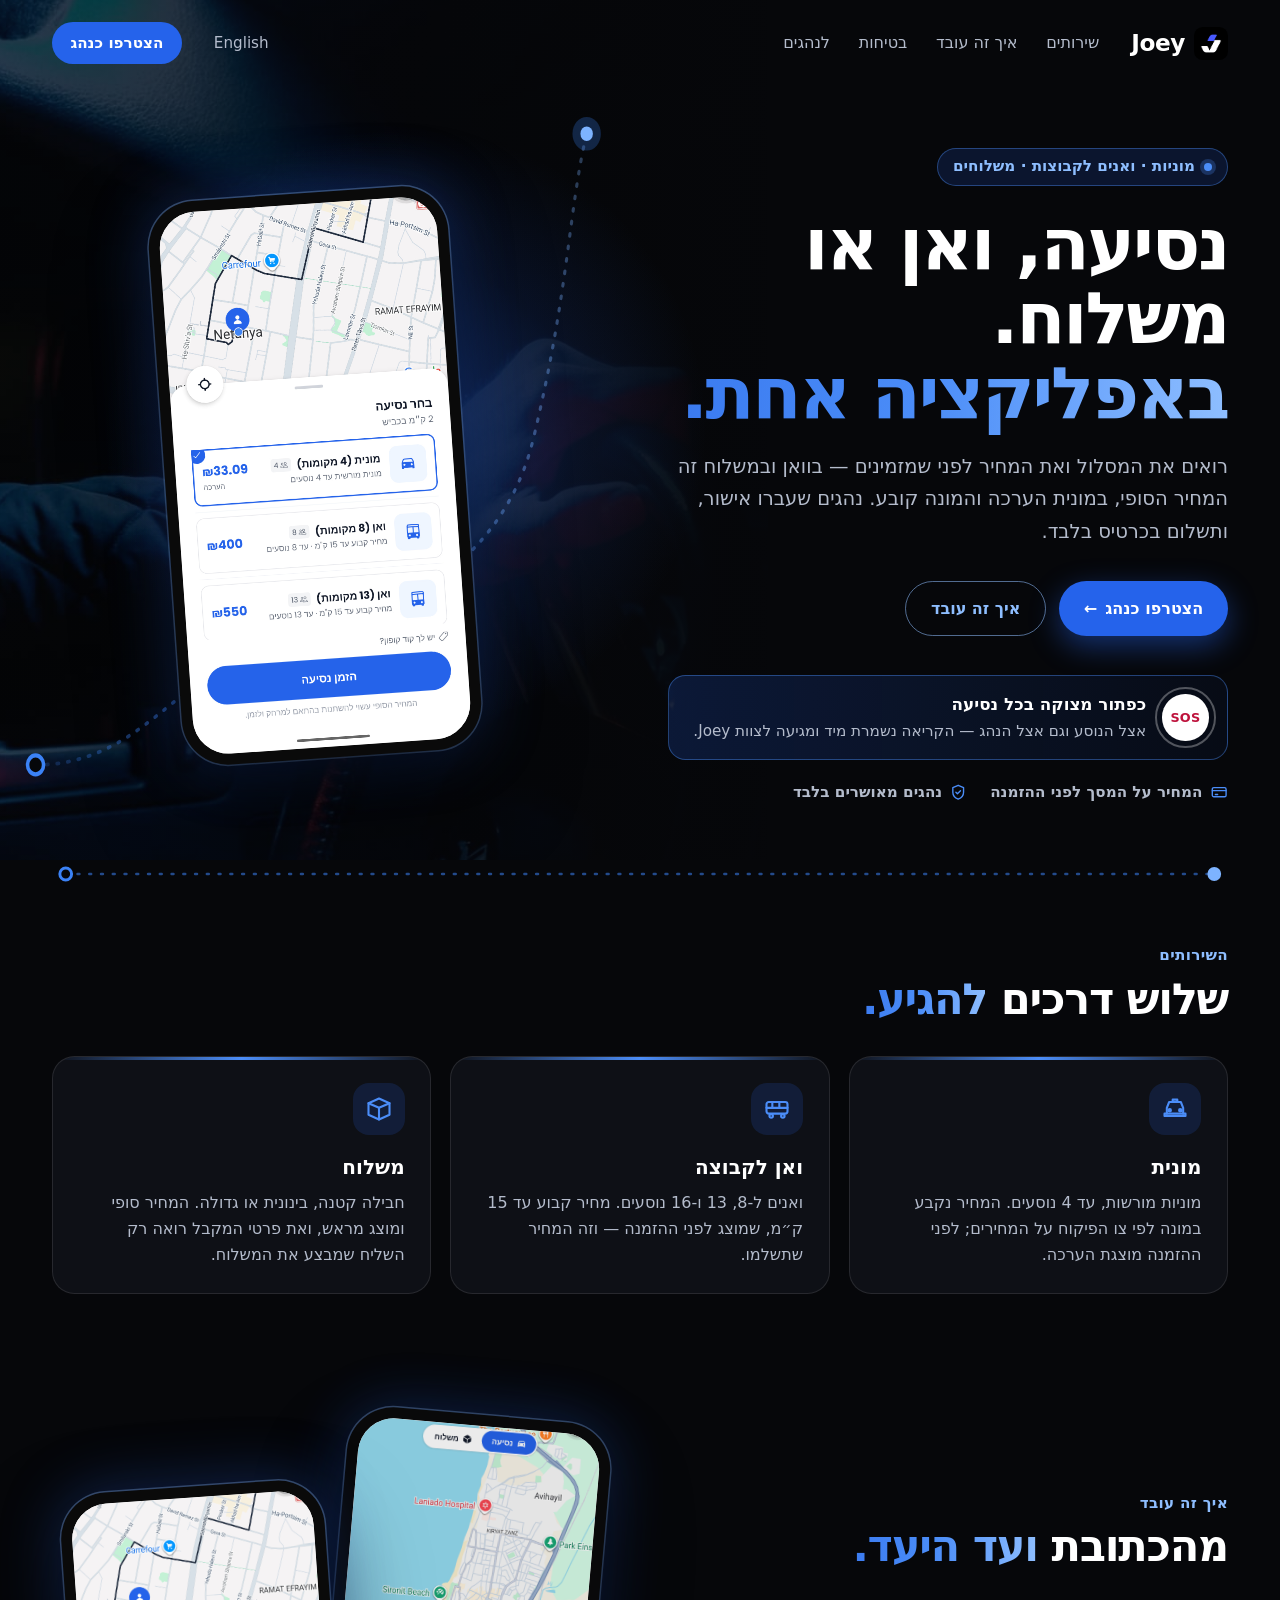
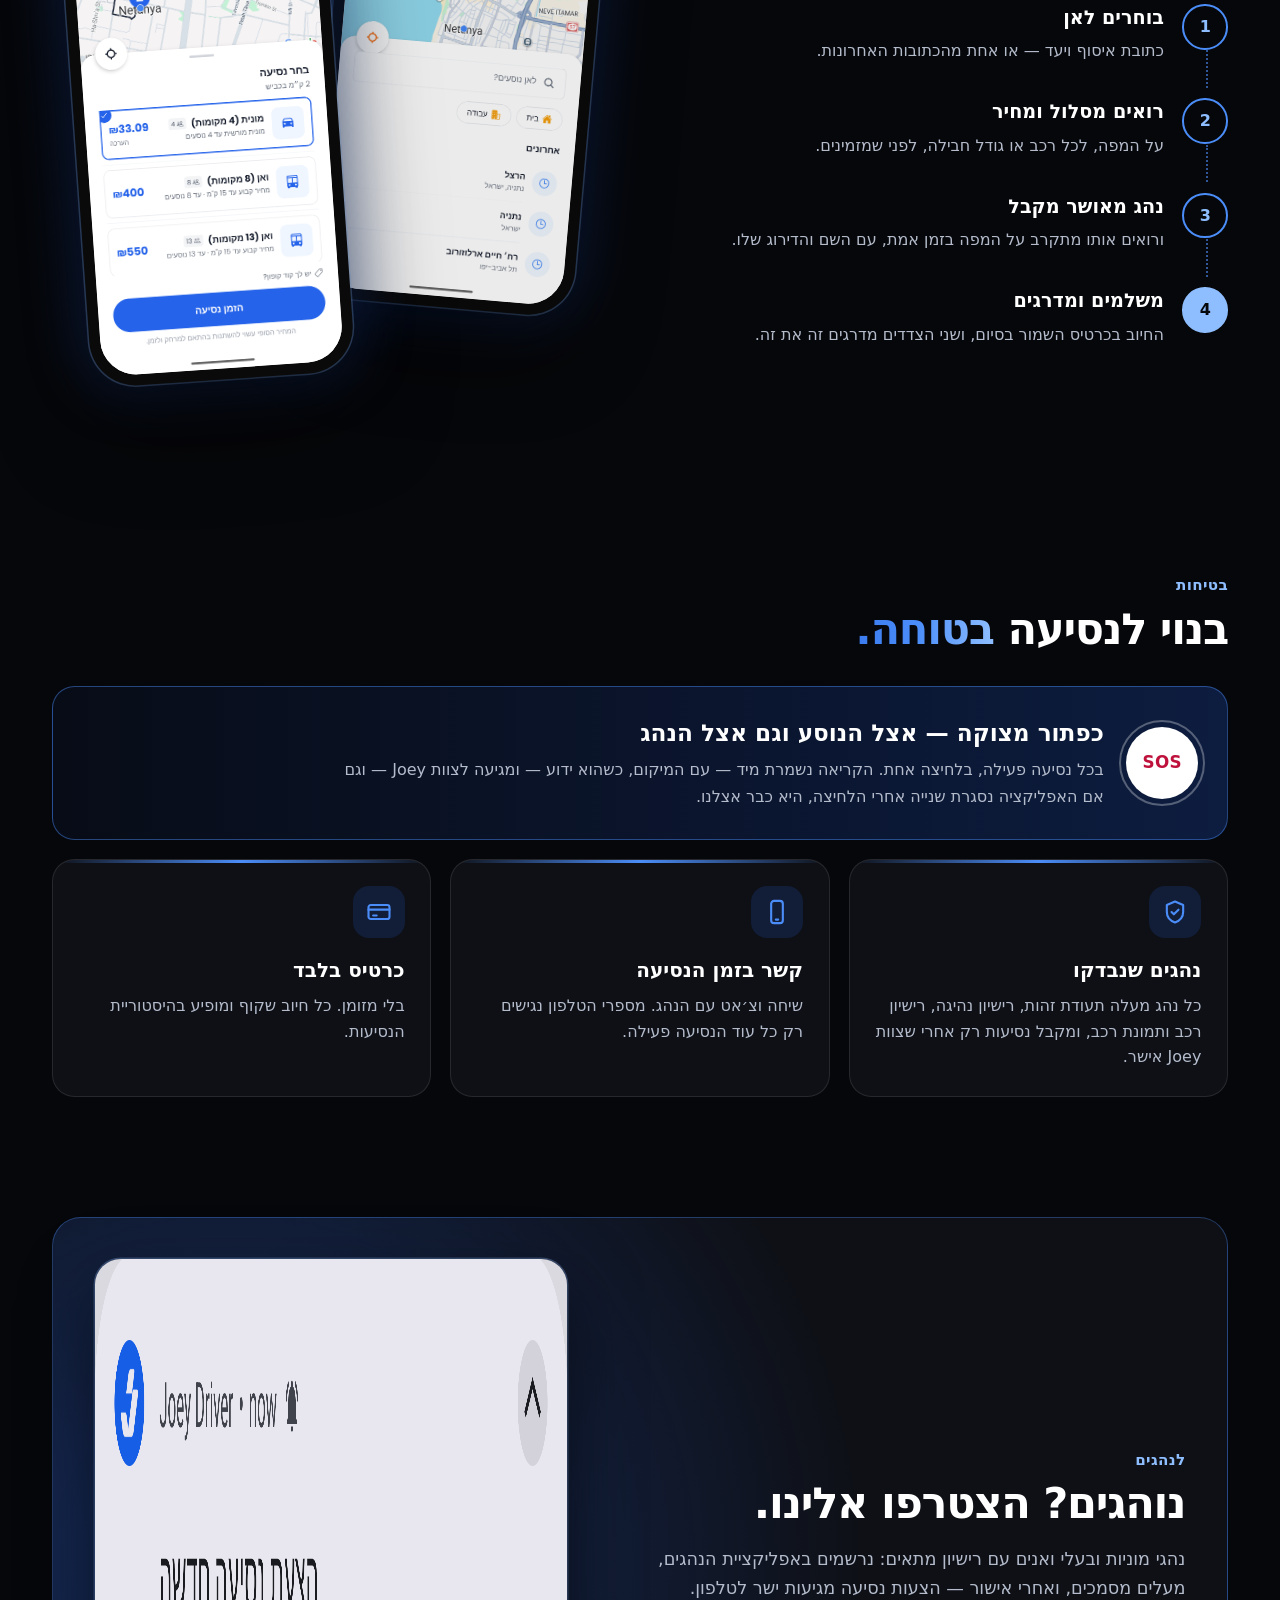
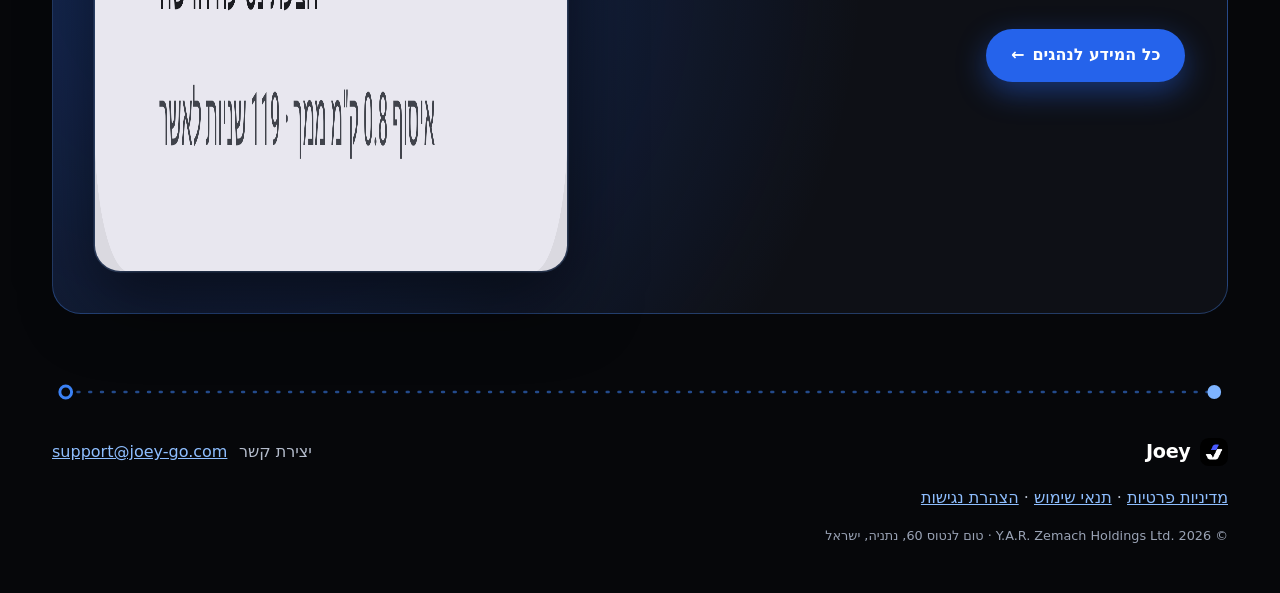
==== commit e8be8937: "Driver offer notification at double resolution (generated by joey-app/scripts/build-legal-site.js) C" ====
--- a/index.html
+++ b/index.html
@@ -109,7 +109,7 @@
       <p class="band-body">נהגי מוניות ובעלי ואנים עם רישיון מתאים: נרשמים באפליקציית הנהגים, מעלים מסמכים, ואחרי אישור — הצעות נסיעה מגיעות ישר לטלפון.</p>
       <a class="btn btn-primary" href="drivers.html">כל המידע לנהגים <span aria-hidden="true">←</span></a>
     </div>
-    <img class="push" src="home/offer-push.png" alt="התראת הצעת נסיעה בטלפון של נהג: &quot;הצעת נסיעה חדשה — איסוף 0.8 ק״מ ממך&quot;" loading="lazy" width="994" height="306" lang="he">
+    <img class="push" src="home/offer-push.png" alt="התראת הצעת נסיעה בטלפון של נהג: &quot;הצעת נסיעה חדשה — איסוף 0.8 ק״מ ממך&quot;" loading="lazy" width="1988" height="612" lang="he">
   </div>
 </section>
 </main>
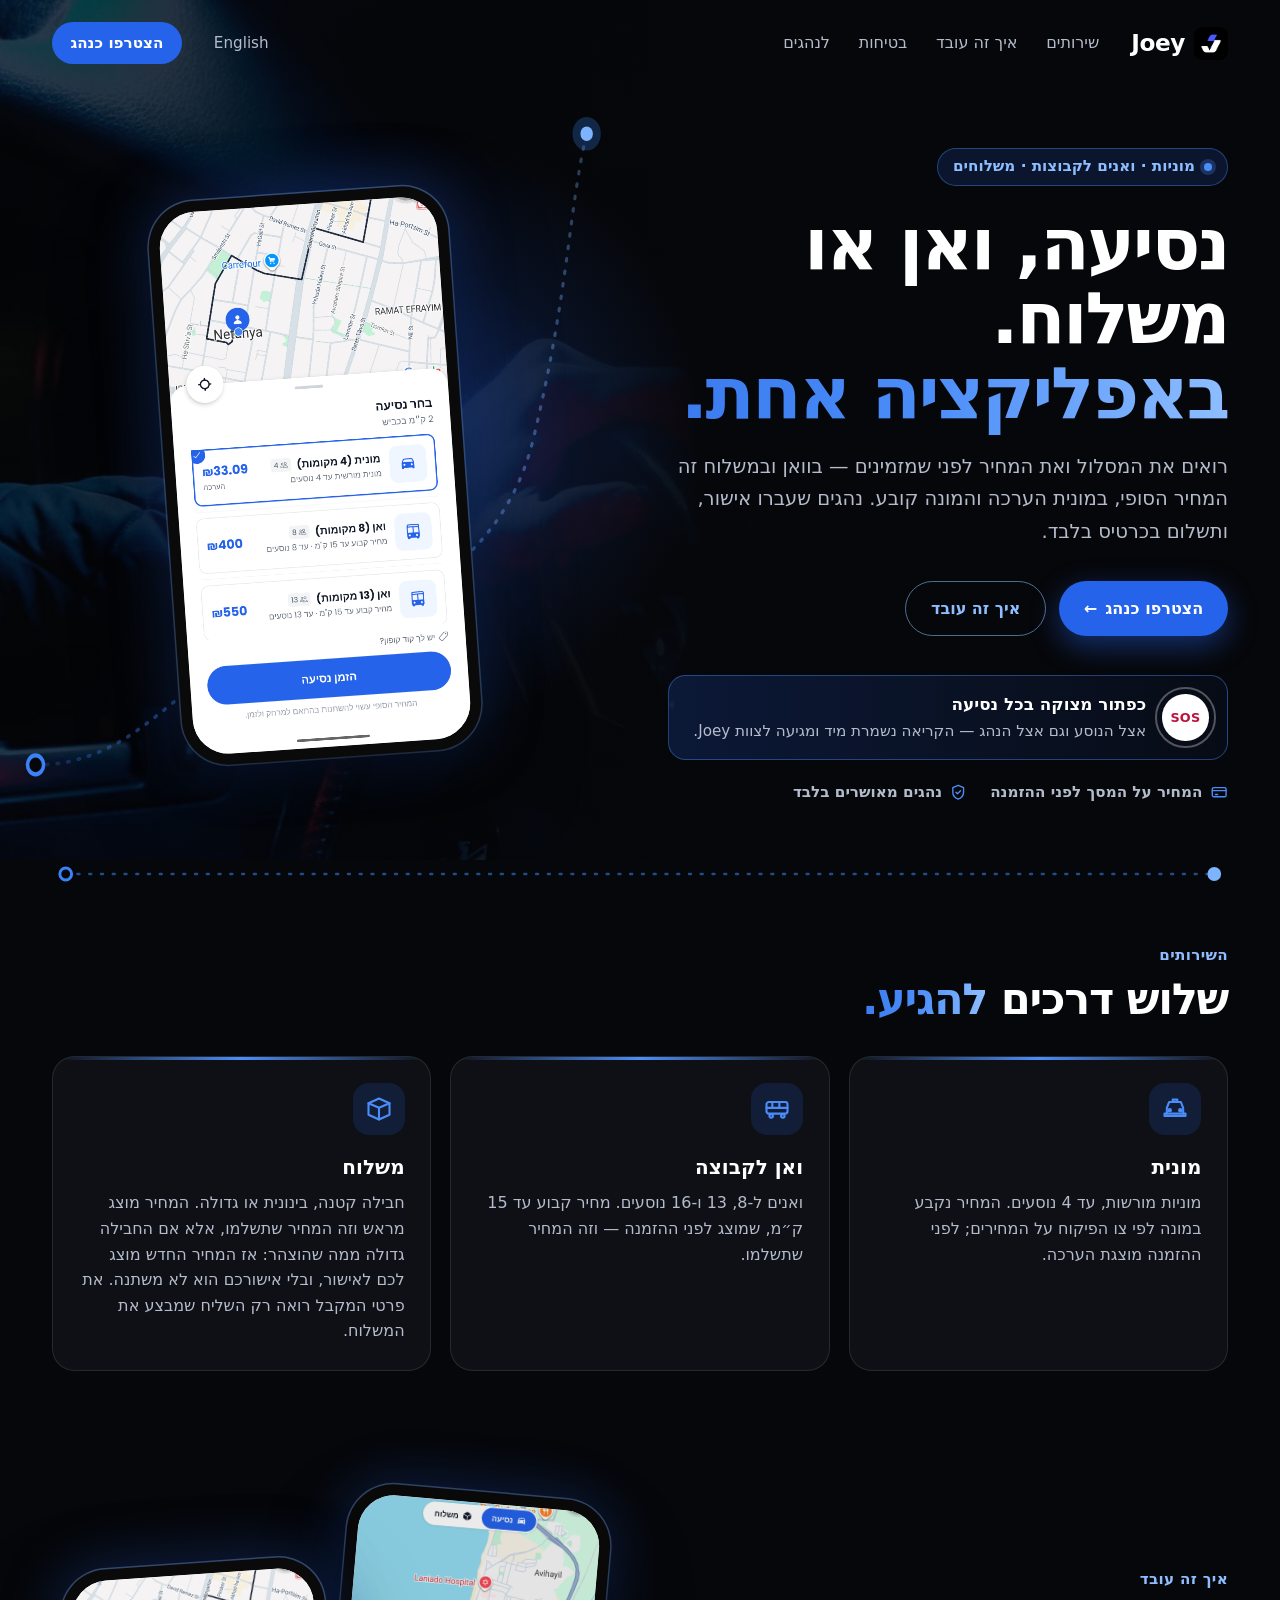
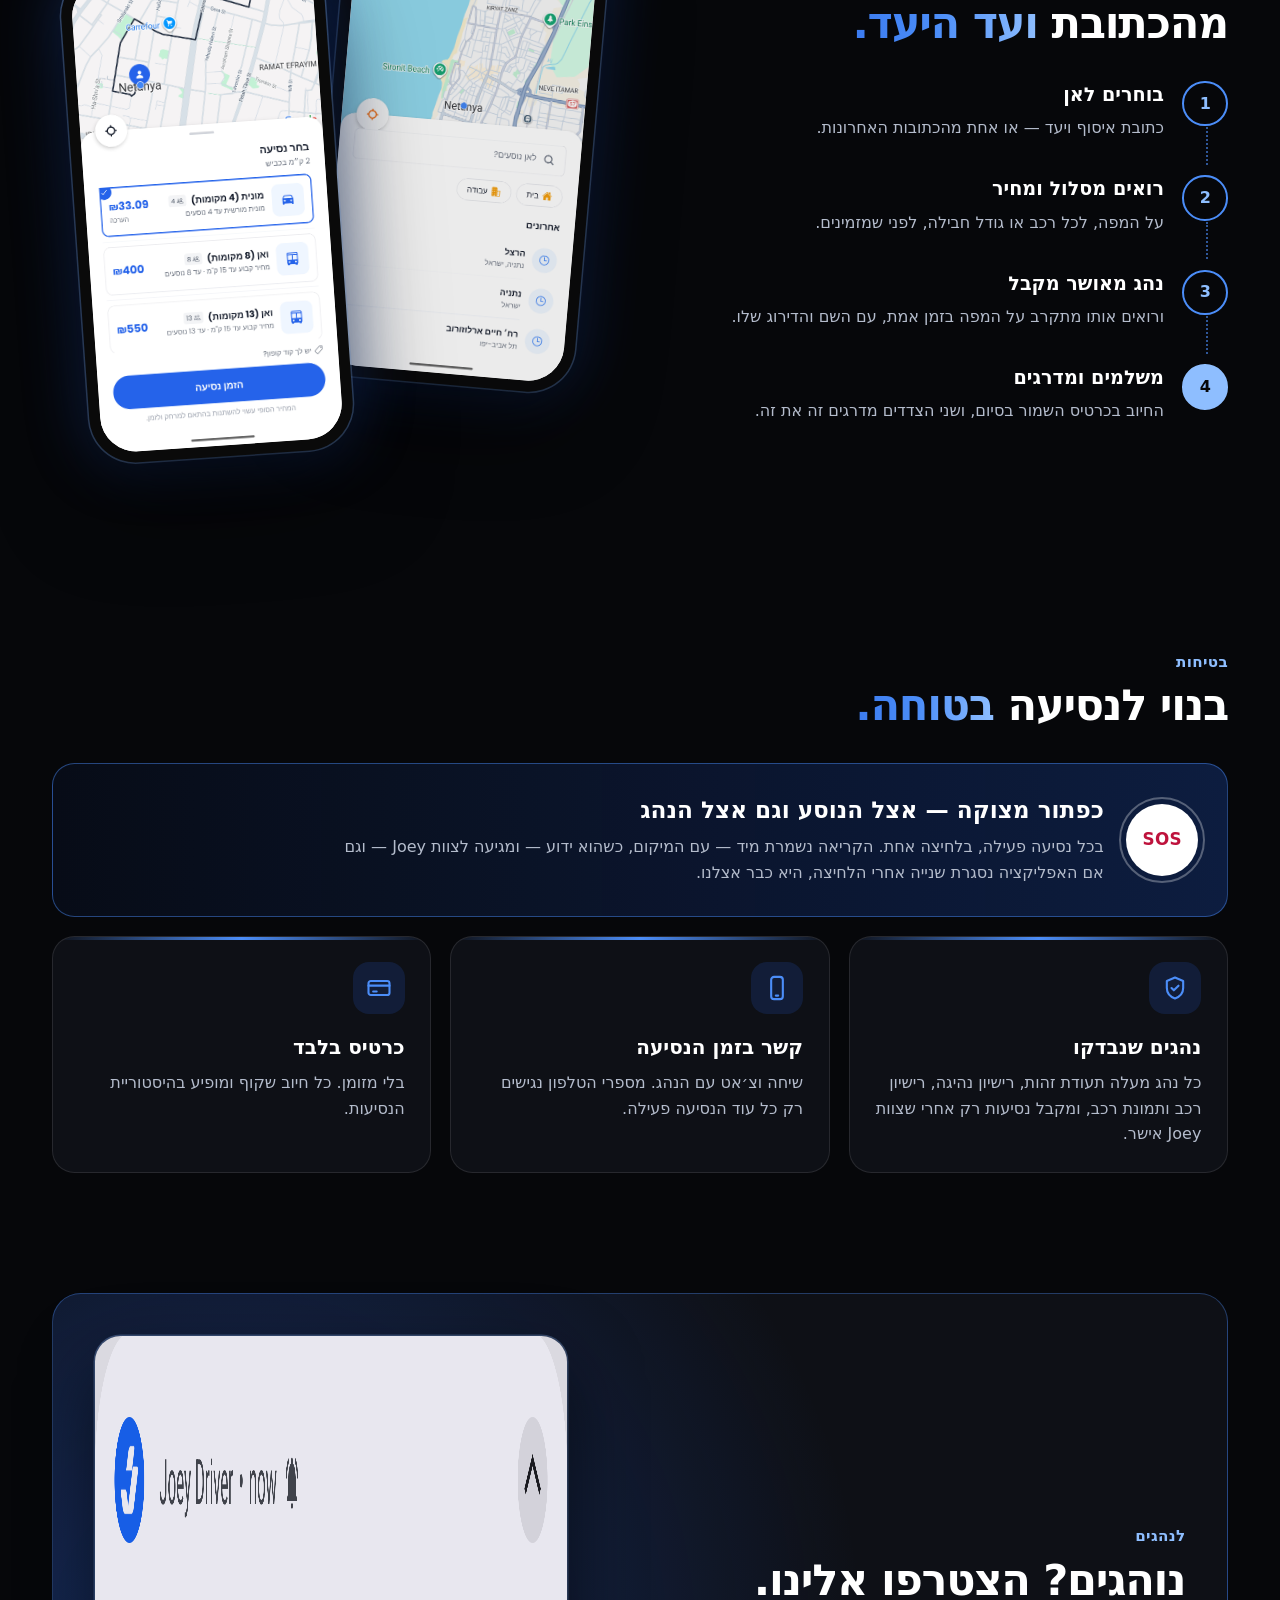
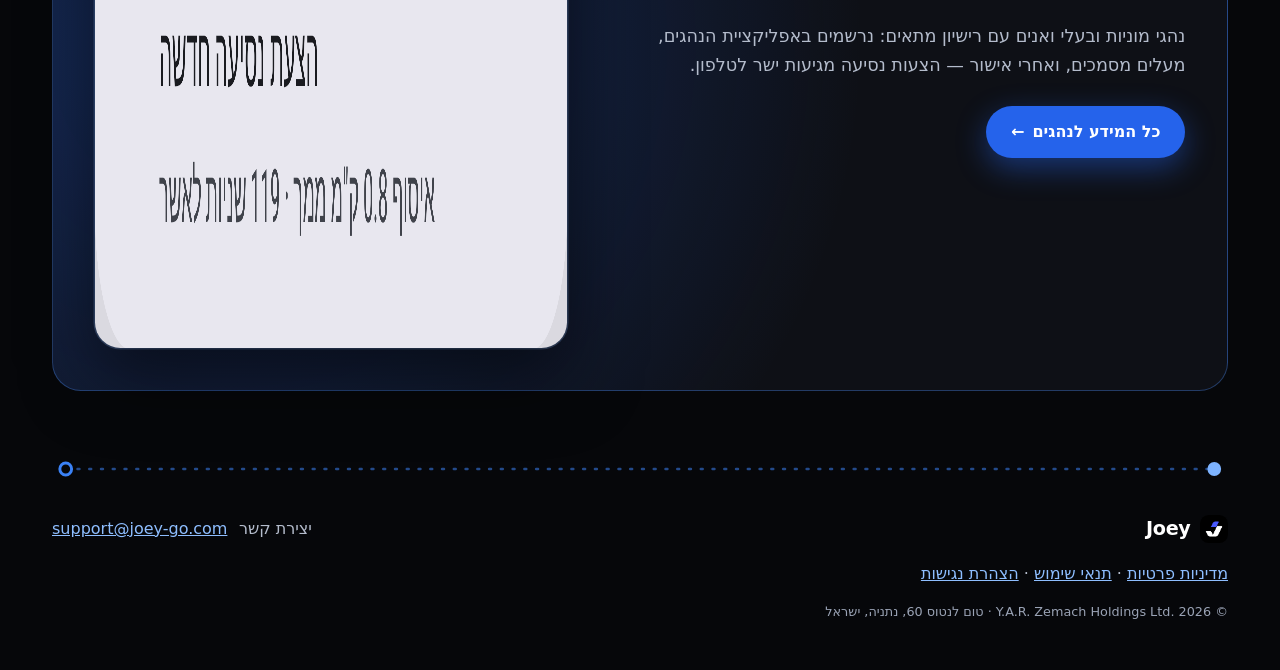
==== commit ff6a5891: "Approved by Orel 09/11: terms chat rules (24h after the ride, 90 days for drivers), deletion conditi" ====
--- a/index.html
+++ b/index.html
@@ -66,7 +66,7 @@
   <ul class="cards cards-3">
     <li class="card"><div class="ic"><svg viewBox="0 0 24 24" fill="none" stroke="currentColor" stroke-width="1.8" stroke-linecap="round" stroke-linejoin="round" aria-hidden="true"><path d="M5 16v-5l2-5h10l2 5v5"/><path d="M3 16h18v2H3z"/><circle cx="7.5" cy="13" r="1"/><circle cx="16.5" cy="13" r="1"/><path d="M10 6V4h4v2"/></svg></div><h3>מונית</h3><p>מוניות מורשות, עד 4 נוסעים. המחיר נקבע במונה לפי צו הפיקוח על המחירים; לפני ההזמנה מוצגת הערכה.</p></li>
     <li class="card"><div class="ic"><svg viewBox="0 0 24 24" fill="none" stroke="currentColor" stroke-width="1.8" stroke-linecap="round" stroke-linejoin="round" aria-hidden="true"><rect x="3" y="6" width="18" height="10" rx="2"/><path d="M3 11h18M8 6v5M14 6v5"/><circle cx="7" cy="18" r="1.5"/><circle cx="17" cy="18" r="1.5"/></svg></div><h3>ואן לקבוצה</h3><p>ואנים ל-8, 13 ו-16 נוסעים. מחיר קבוע עד 15 ק״מ, שמוצג לפני ההזמנה — וזה המחיר שתשלמו.</p></li>
-    <li class="card"><div class="ic"><svg viewBox="0 0 24 24" fill="none" stroke="currentColor" stroke-width="1.8" stroke-linecap="round" stroke-linejoin="round" aria-hidden="true"><path d="M3 7l9-4 9 4v10l-9 4-9-4z"/><path d="M3 7l9 4 9-4M12 11v10"/></svg></div><h3>משלוח</h3><p>חבילה קטנה, בינונית או גדולה. המחיר סופי ומוצג מראש, ואת פרטי המקבל רואה רק השליח שמבצע את המשלוח.</p></li>
+    <li class="card"><div class="ic"><svg viewBox="0 0 24 24" fill="none" stroke="currentColor" stroke-width="1.8" stroke-linecap="round" stroke-linejoin="round" aria-hidden="true"><path d="M3 7l9-4 9 4v10l-9 4-9-4z"/><path d="M3 7l9 4 9-4M12 11v10"/></svg></div><h3>משלוח</h3><p>חבילה קטנה, בינונית או גדולה. המחיר מוצג מראש וזה המחיר שתשלמו, אלא אם החבילה גדולה ממה שהוצהר: אז המחיר החדש מוצג לכם לאישור, ובלי אישורכם הוא לא משתנה. את פרטי המקבל רואה רק השליח שמבצע את המשלוח.</p></li>
   </ul>
 </section>
 
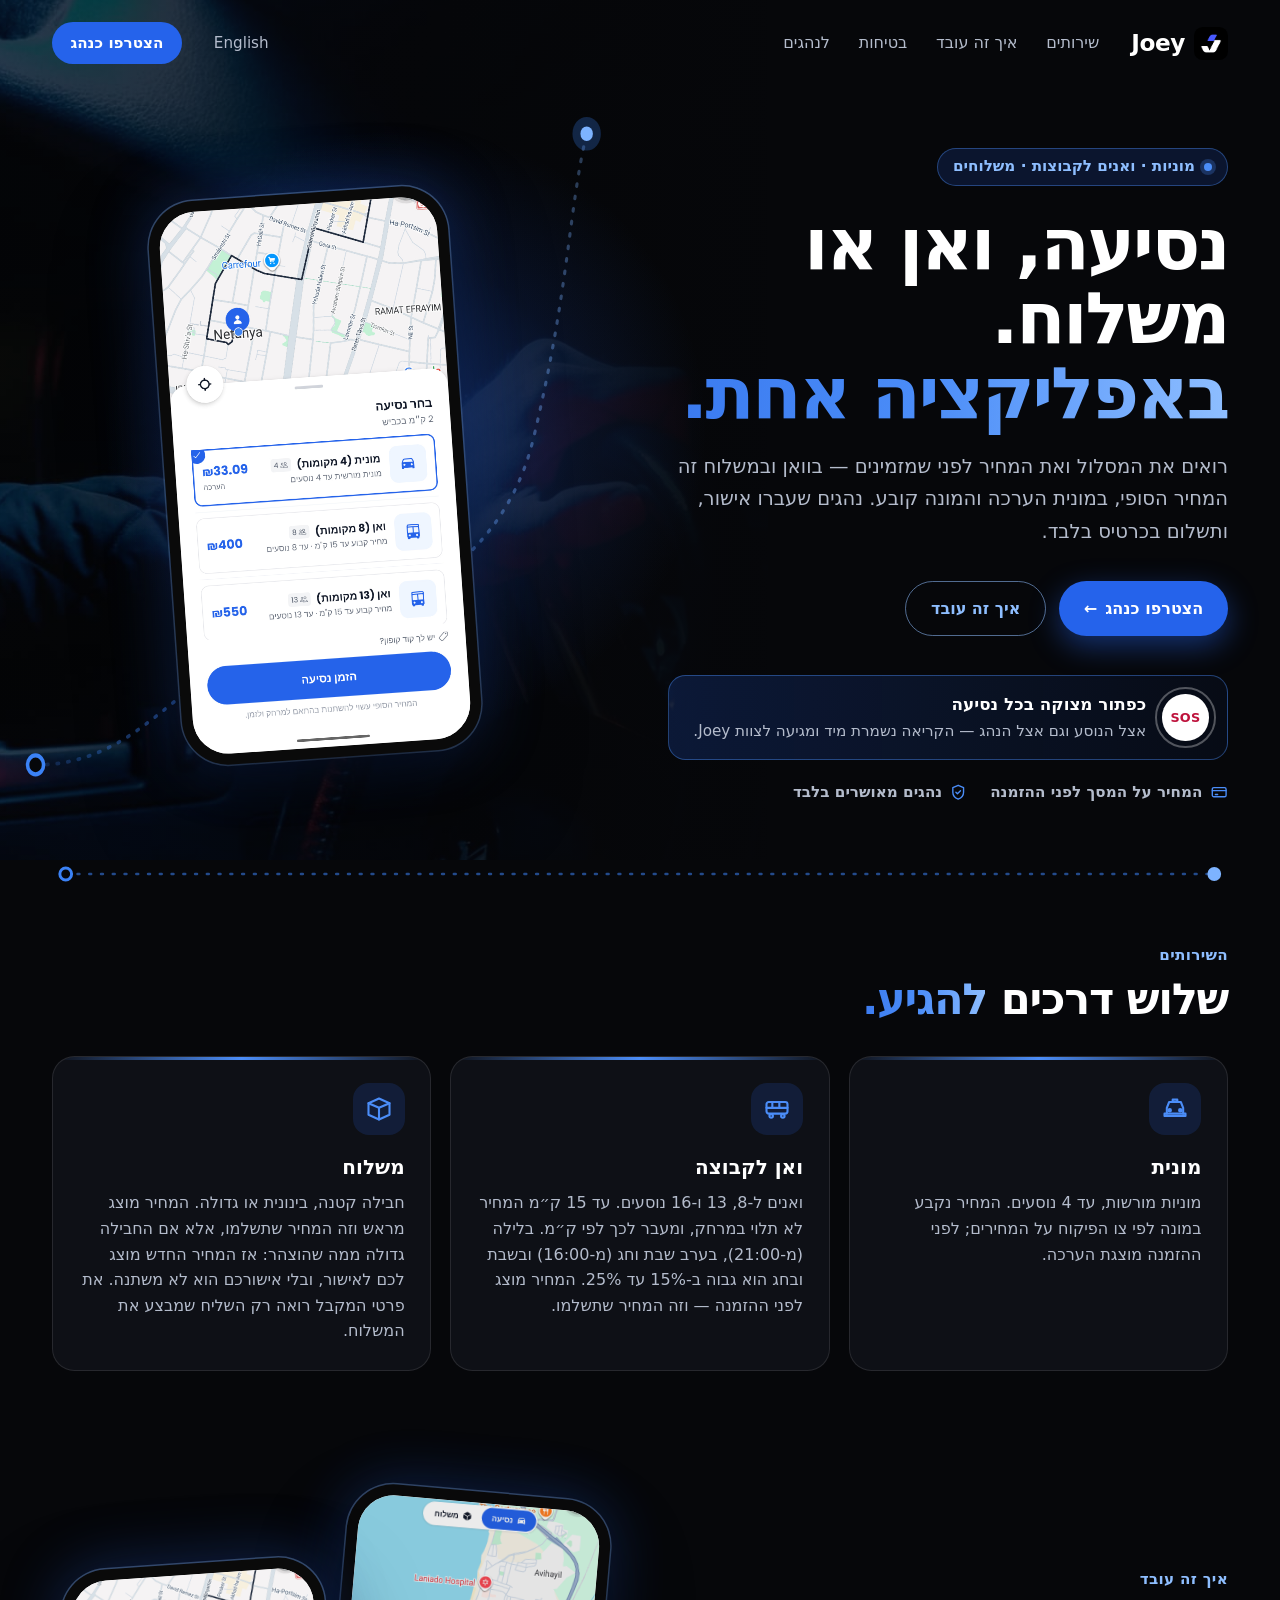
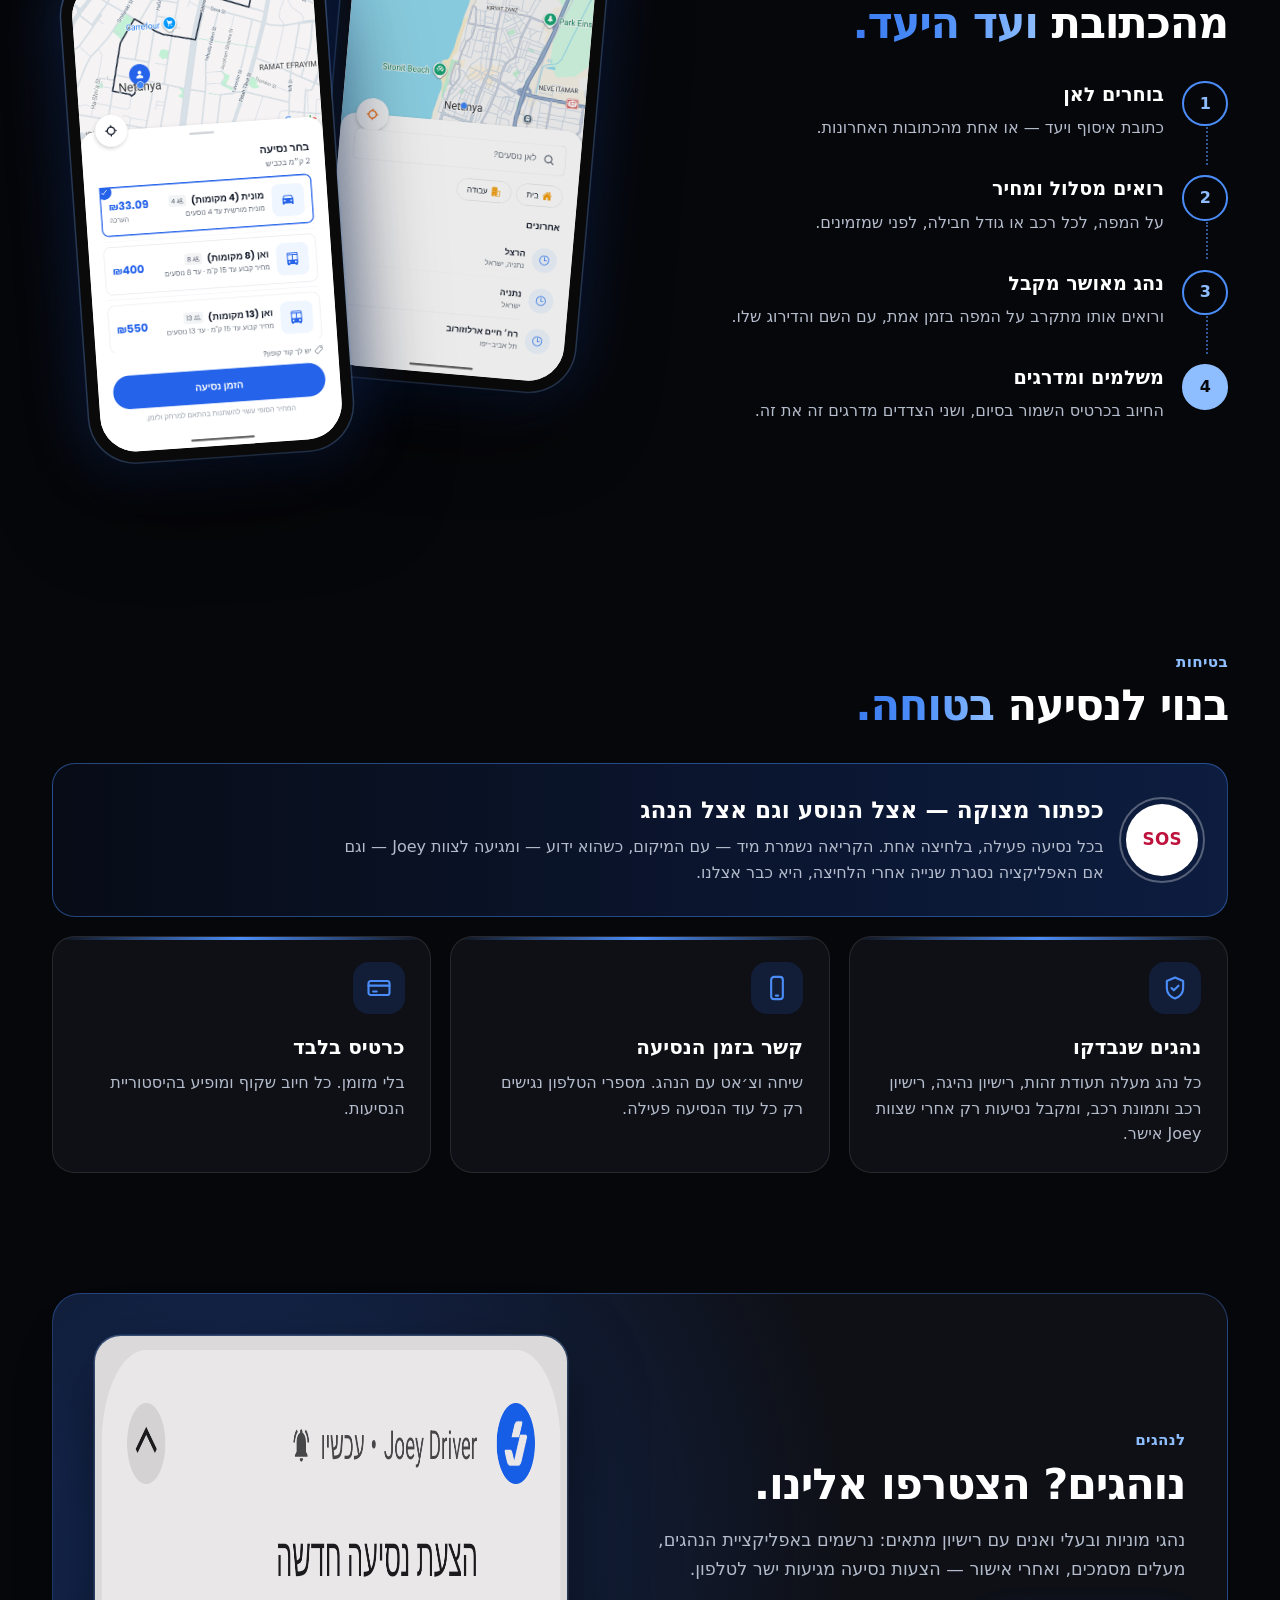
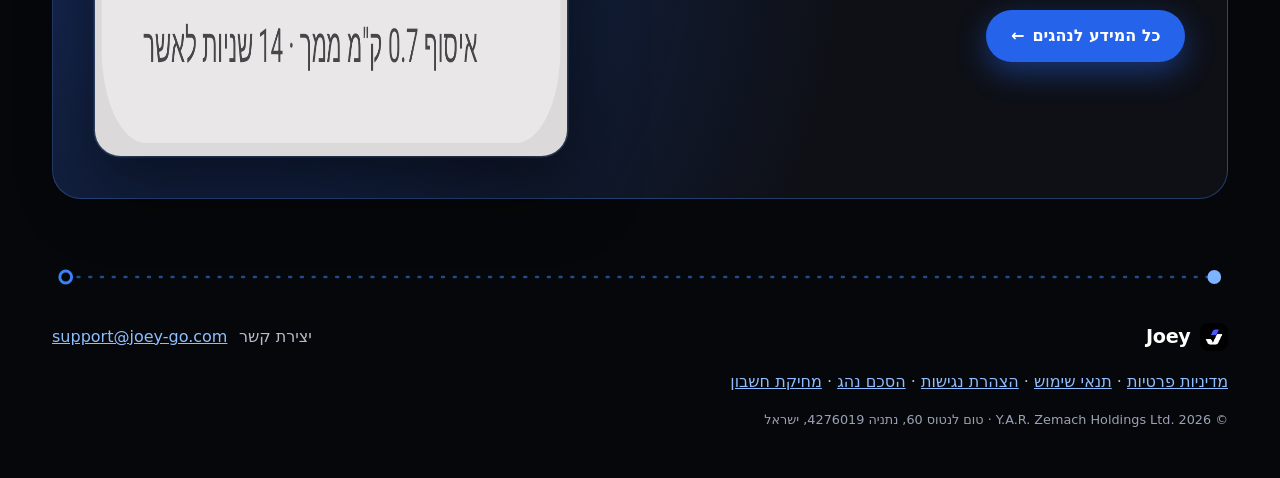
==== commit 753b02c7: "Published 22/11/2026 (approved by Orel): privacy policy and terms (checked against production; terms" ====
--- a/index.html
+++ b/index.html
@@ -65,7 +65,7 @@
   <h2>שלוש דרכים <span class="hl">להגיע.</span></h2>
   <ul class="cards cards-3">
     <li class="card"><div class="ic"><svg viewBox="0 0 24 24" fill="none" stroke="currentColor" stroke-width="1.8" stroke-linecap="round" stroke-linejoin="round" aria-hidden="true"><path d="M5 16v-5l2-5h10l2 5v5"/><path d="M3 16h18v2H3z"/><circle cx="7.5" cy="13" r="1"/><circle cx="16.5" cy="13" r="1"/><path d="M10 6V4h4v2"/></svg></div><h3>מונית</h3><p>מוניות מורשות, עד 4 נוסעים. המחיר נקבע במונה לפי צו הפיקוח על המחירים; לפני ההזמנה מוצגת הערכה.</p></li>
-    <li class="card"><div class="ic"><svg viewBox="0 0 24 24" fill="none" stroke="currentColor" stroke-width="1.8" stroke-linecap="round" stroke-linejoin="round" aria-hidden="true"><rect x="3" y="6" width="18" height="10" rx="2"/><path d="M3 11h18M8 6v5M14 6v5"/><circle cx="7" cy="18" r="1.5"/><circle cx="17" cy="18" r="1.5"/></svg></div><h3>ואן לקבוצה</h3><p>ואנים ל-8, 13 ו-16 נוסעים. מחיר קבוע עד 15 ק״מ, שמוצג לפני ההזמנה — וזה המחיר שתשלמו.</p></li>
+    <li class="card"><div class="ic"><svg viewBox="0 0 24 24" fill="none" stroke="currentColor" stroke-width="1.8" stroke-linecap="round" stroke-linejoin="round" aria-hidden="true"><rect x="3" y="6" width="18" height="10" rx="2"/><path d="M3 11h18M8 6v5M14 6v5"/><circle cx="7" cy="18" r="1.5"/><circle cx="17" cy="18" r="1.5"/></svg></div><h3>ואן לקבוצה</h3><p>ואנים ל-8, 13 ו-16 נוסעים. עד 15 ק״מ המחיר לא תלוי במרחק, ומעבר לכך לפי ק״מ. בלילה (מ-21:00), בערב שבת וחג (מ-16:00) ובשבת ובחג הוא גבוה ב-15% עד 25%. המחיר מוצג לפני ההזמנה — וזה המחיר שתשלמו.</p></li>
     <li class="card"><div class="ic"><svg viewBox="0 0 24 24" fill="none" stroke="currentColor" stroke-width="1.8" stroke-linecap="round" stroke-linejoin="round" aria-hidden="true"><path d="M3 7l9-4 9 4v10l-9 4-9-4z"/><path d="M3 7l9 4 9-4M12 11v10"/></svg></div><h3>משלוח</h3><p>חבילה קטנה, בינונית או גדולה. המחיר מוצג מראש וזה המחיר שתשלמו, אלא אם החבילה גדולה ממה שהוצהר: אז המחיר החדש מוצג לכם לאישור, ובלי אישורכם הוא לא משתנה. את פרטי המקבל רואה רק השליח שמבצע את המשלוח.</p></li>
   </ul>
 </section>
@@ -109,20 +109,18 @@
       <p class="band-body">נהגי מוניות ובעלי ואנים עם רישיון מתאים: נרשמים באפליקציית הנהגים, מעלים מסמכים, ואחרי אישור — הצעות נסיעה מגיעות ישר לטלפון.</p>
       <a class="btn btn-primary" href="drivers.html">כל המידע לנהגים <span aria-hidden="true">←</span></a>
     </div>
-    <img class="push" src="home/offer-push.png" alt="התראת הצעת נסיעה בטלפון של נהג: &quot;הצעת נסיעה חדשה — איסוף 0.8 ק״מ ממך&quot;" loading="lazy" width="1988" height="612" lang="he">
+    <img class="push" src="home/offer-push.png" alt="התראת הצעת נסיעה בטלפון של נהג: &quot;הצעת נסיעה חדשה — איסוף 0.7 ק״מ ממך · 14 שניות לאשר&quot;" loading="lazy" width="1000" height="420" lang="he">
   </div>
 </section>
 </main>
 <div class="divider" aria-hidden="true"><svg viewBox="0 0 1200 28" preserveAspectRatio="none"><line x1="14" y1="14" x2="1186" y2="14" stroke="#3B82F6" stroke-opacity=".55" stroke-width="2.5" stroke-dasharray="2 10" stroke-linecap="round"/><circle cx="14" cy="14" r="6" fill="#06070A" stroke="#3B82F6" stroke-width="3"/><circle cx="1186" cy="14" r="7" fill="#7DB3FF"/></svg></div>
-<!-- The company's name and address: Apple requires them; Orel, 31/10/2026:
-     at the bottom only, small, like Gett and Uber -- not a section mid-page. -->
 <footer id="contact" class="site-footer">
   <div class="footer-top">
     <a class="brand" href="./"><img src="logo.png" alt="" width="28" height="28"> Joey</a>
     <p class="footer-contact"><span class="label">יצירת קשר</span> <a href="mailto:support@joey-go.com"><bdi dir="ltr">support@joey-go.com</bdi></a></p>
   </div>
-  <p class="footer-docs"><a href="privacy.he.html">מדיניות פרטיות</a><span aria-hidden="true"> · </span><a href="terms.he.html">תנאי שימוש</a><span aria-hidden="true"> · </span><a href="accessibility.he.html">הצהרת נגישות</a></p>
-  <p class="footer-legal">&copy; 2026 <bdi lang="en" dir="ltr">Y.A.R. Zemach Holdings Ltd.</bdi> · טום לנטוס 60, נתניה, ישראל</p>
+  <p class="footer-docs"><a href="privacy.he.html">מדיניות פרטיות</a><span aria-hidden="true"> · </span><a href="terms.he.html">תנאי שימוש</a><span aria-hidden="true"> · </span><a href="accessibility.he.html">הצהרת נגישות</a><span aria-hidden="true"> · </span><a href="driver-agreement.html">הסכם נהג</a><span aria-hidden="true"> · </span><a href="delete-account.html">מחיקת חשבון</a></p>
+  <p class="footer-legal">&copy; 2026 <bdi lang="en" dir="ltr">Y.A.R. Zemach Holdings Ltd.</bdi> · טום לנטוס 60, נתניה 4276019, ישראל</p>
 </footer>
 </body>
 </html>
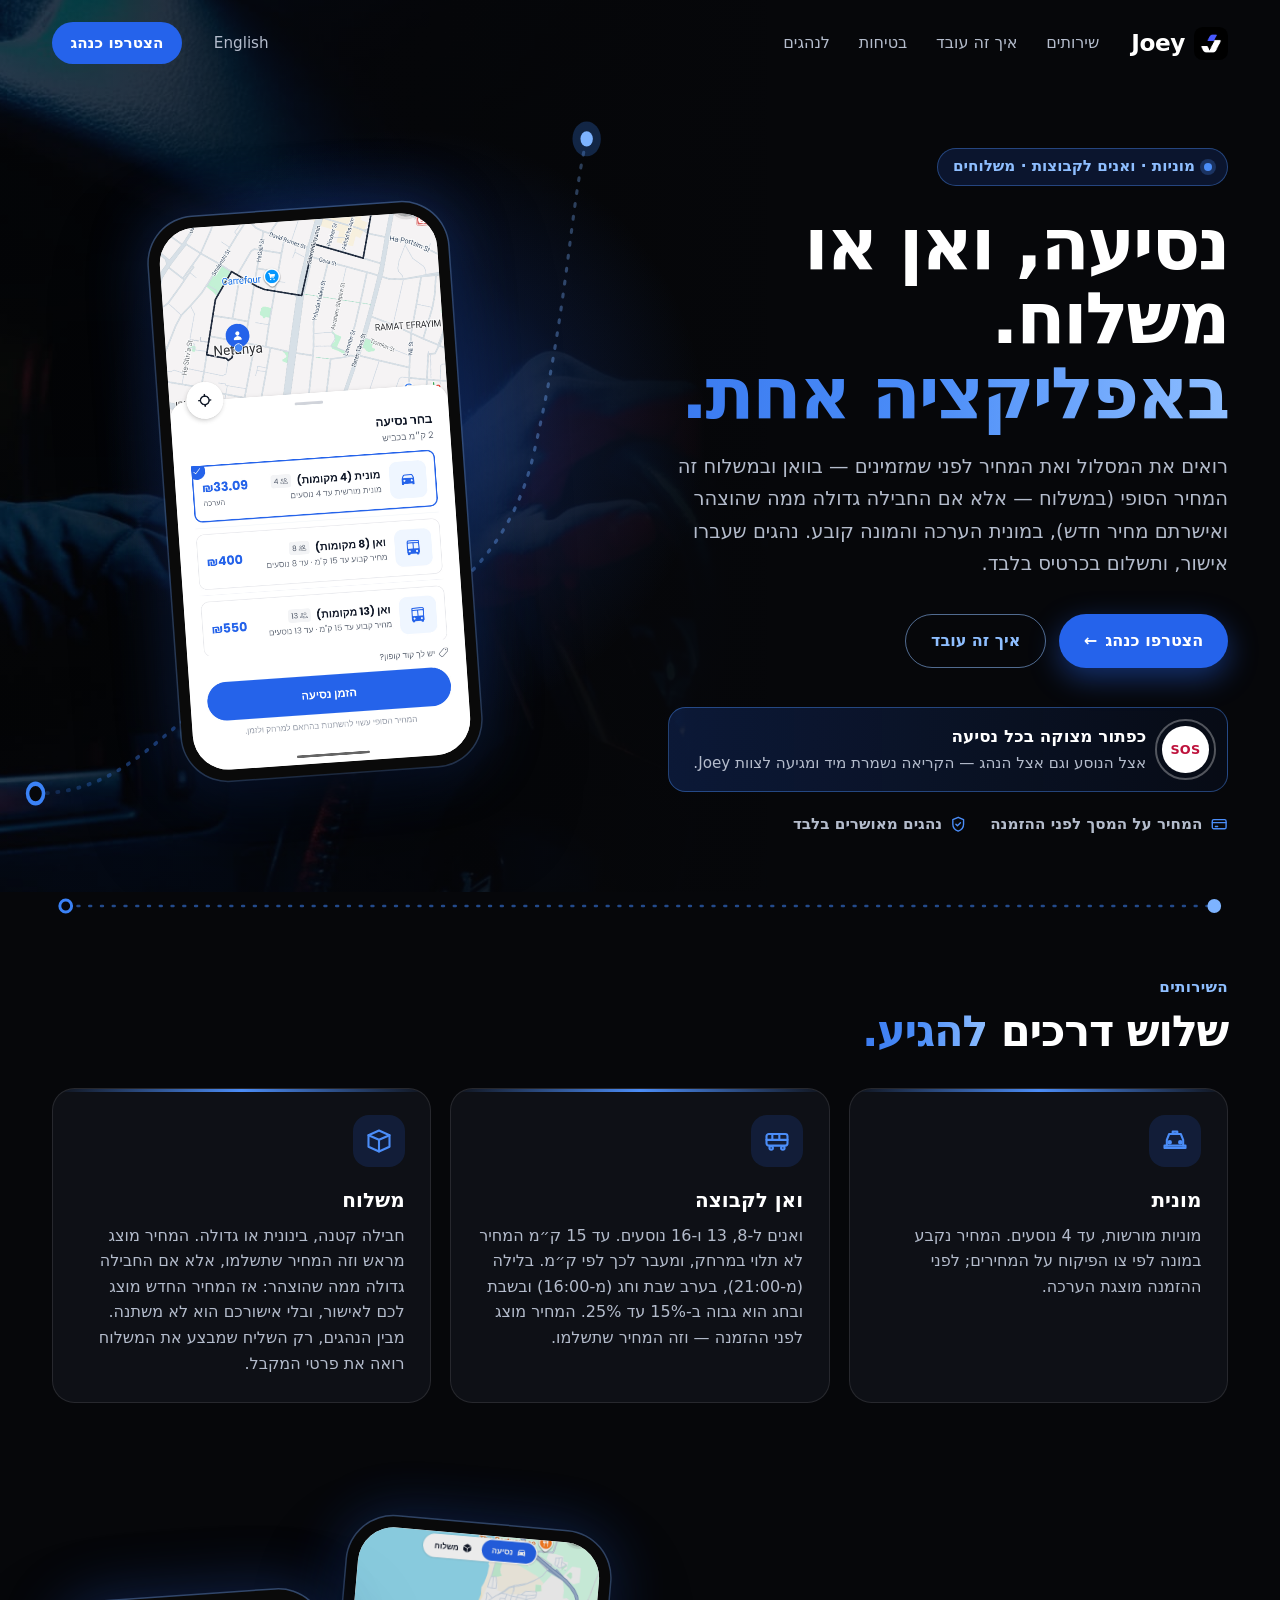
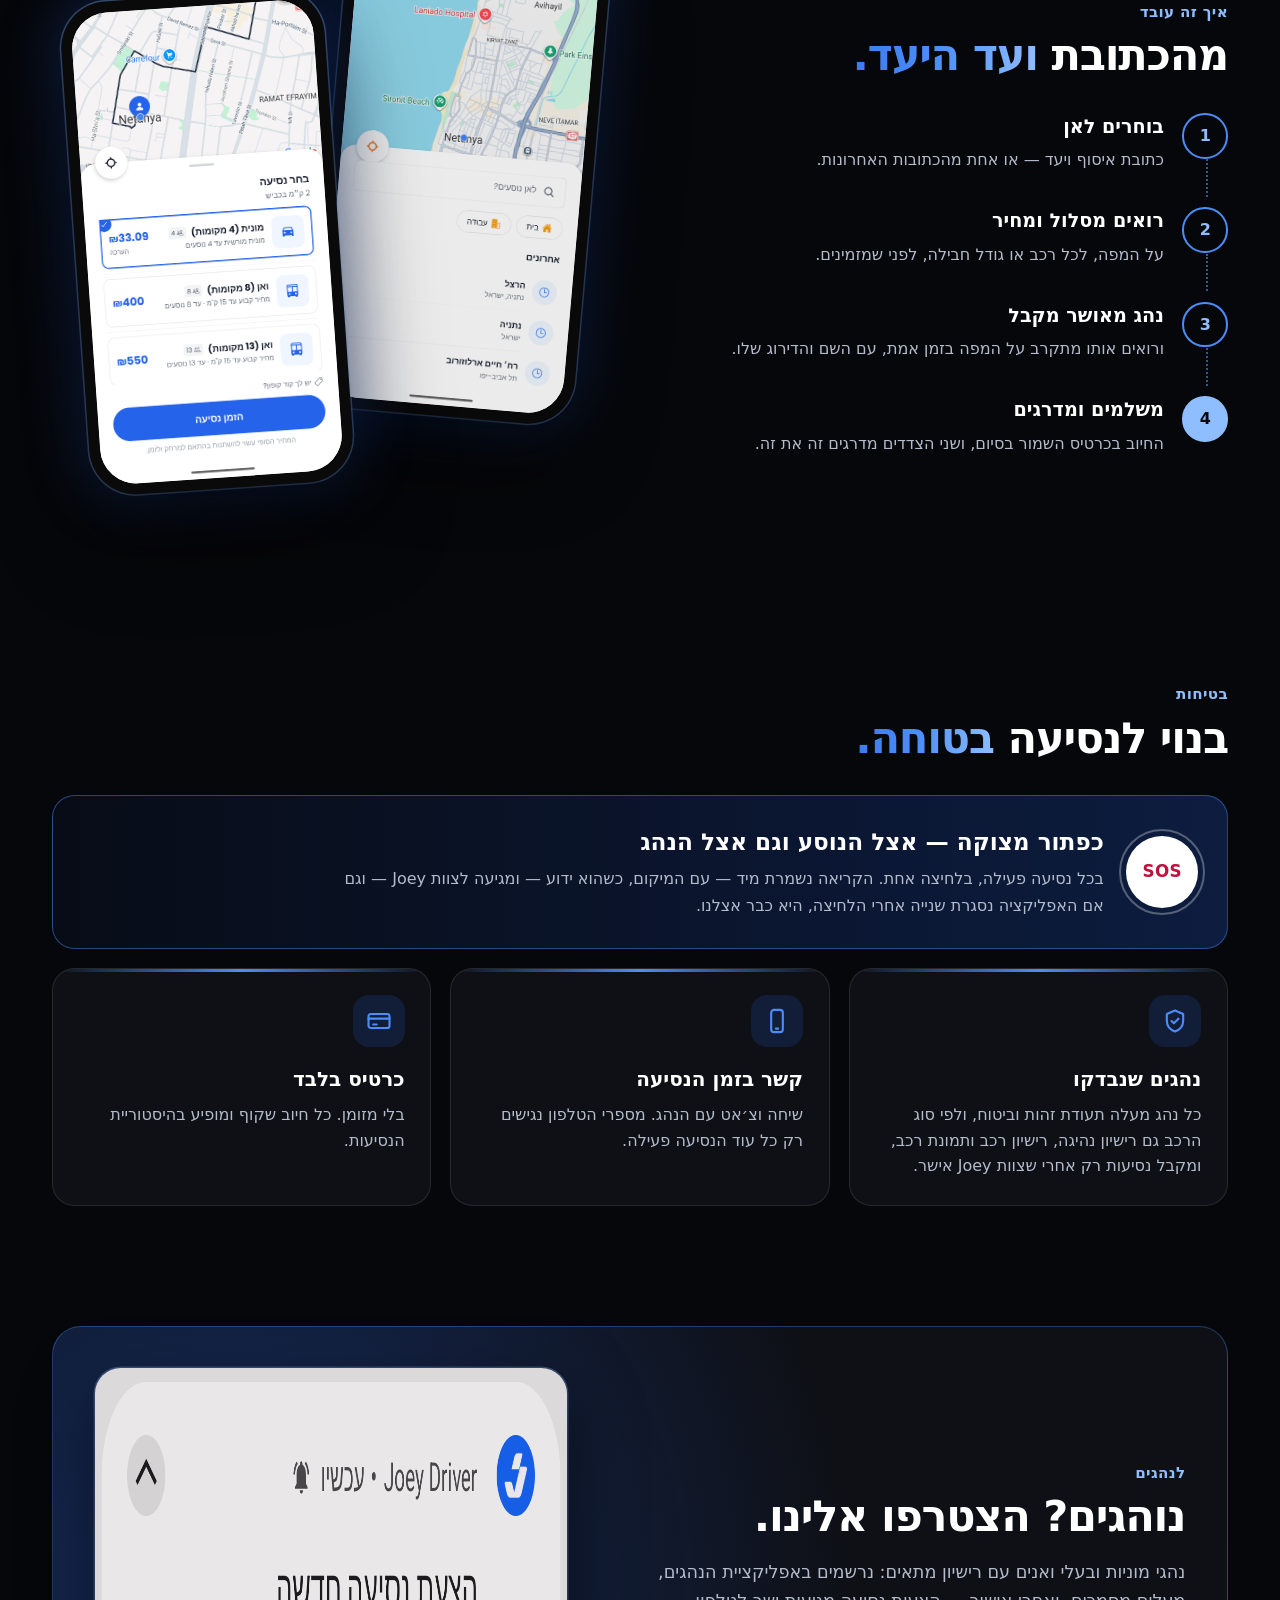
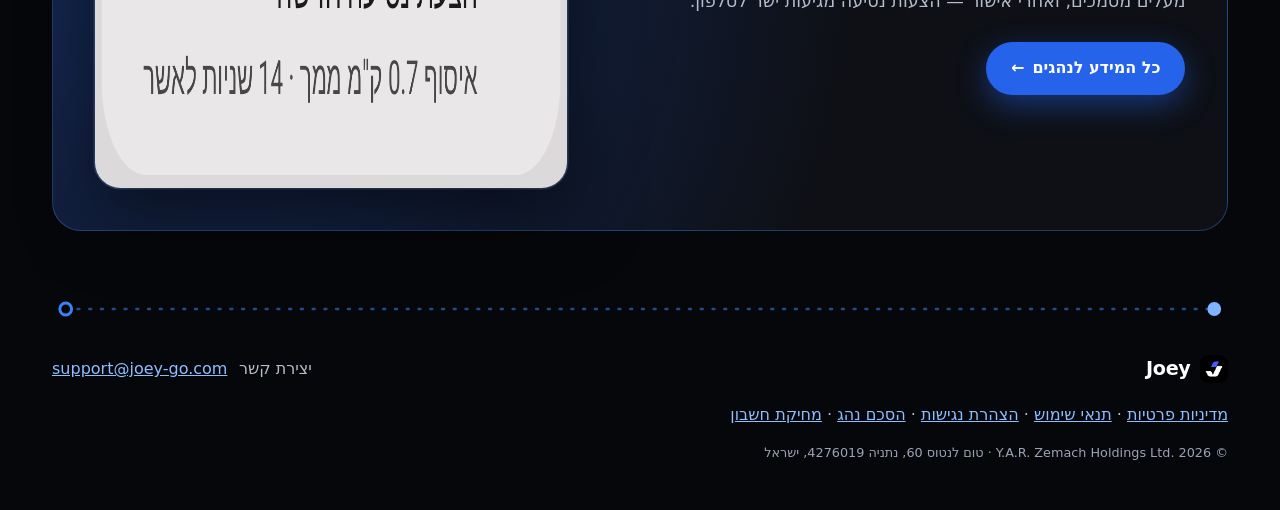
==== commit 6befd2ec: "22/11/2026 (§479): sentences narrowed to what is true today -- deletion page (cancel in the app; wha" ====
--- a/index.html
+++ b/index.html
@@ -40,7 +40,7 @@
     <div>
       <span class="eyebrow"><i></i>מוניות · ואנים לקבוצות · משלוחים</span>
       <h1>נסיעה, ואן או משלוח.<br><span class="hl">באפליקציה אחת.</span></h1>
-      <p class="lead">רואים את המסלול ואת המחיר לפני שמזמינים — בוואן ובמשלוח זה המחיר הסופי, במונית הערכה והמונה קובע. נהגים שעברו אישור, ותשלום בכרטיס בלבד.</p>
+      <p class="lead">רואים את המסלול ואת המחיר לפני שמזמינים — בוואן ובמשלוח זה המחיר הסופי (במשלוח — אלא אם החבילה גדולה ממה שהוצהר ואישרתם מחיר חדש), במונית הערכה והמונה קובע. נהגים שעברו אישור, ותשלום בכרטיס בלבד.</p>
       <div class="ctas">
         <a class="btn btn-primary" href="drivers.html">הצטרפו כנהג <span aria-hidden="true">←</span></a>
         <a class="btn btn-ghost" href="#how">איך זה עובד</a>
@@ -66,7 +66,7 @@
   <ul class="cards cards-3">
     <li class="card"><div class="ic"><svg viewBox="0 0 24 24" fill="none" stroke="currentColor" stroke-width="1.8" stroke-linecap="round" stroke-linejoin="round" aria-hidden="true"><path d="M5 16v-5l2-5h10l2 5v5"/><path d="M3 16h18v2H3z"/><circle cx="7.5" cy="13" r="1"/><circle cx="16.5" cy="13" r="1"/><path d="M10 6V4h4v2"/></svg></div><h3>מונית</h3><p>מוניות מורשות, עד 4 נוסעים. המחיר נקבע במונה לפי צו הפיקוח על המחירים; לפני ההזמנה מוצגת הערכה.</p></li>
     <li class="card"><div class="ic"><svg viewBox="0 0 24 24" fill="none" stroke="currentColor" stroke-width="1.8" stroke-linecap="round" stroke-linejoin="round" aria-hidden="true"><rect x="3" y="6" width="18" height="10" rx="2"/><path d="M3 11h18M8 6v5M14 6v5"/><circle cx="7" cy="18" r="1.5"/><circle cx="17" cy="18" r="1.5"/></svg></div><h3>ואן לקבוצה</h3><p>ואנים ל-8, 13 ו-16 נוסעים. עד 15 ק״מ המחיר לא תלוי במרחק, ומעבר לכך לפי ק״מ. בלילה (מ-21:00), בערב שבת וחג (מ-16:00) ובשבת ובחג הוא גבוה ב-15% עד 25%. המחיר מוצג לפני ההזמנה — וזה המחיר שתשלמו.</p></li>
-    <li class="card"><div class="ic"><svg viewBox="0 0 24 24" fill="none" stroke="currentColor" stroke-width="1.8" stroke-linecap="round" stroke-linejoin="round" aria-hidden="true"><path d="M3 7l9-4 9 4v10l-9 4-9-4z"/><path d="M3 7l9 4 9-4M12 11v10"/></svg></div><h3>משלוח</h3><p>חבילה קטנה, בינונית או גדולה. המחיר מוצג מראש וזה המחיר שתשלמו, אלא אם החבילה גדולה ממה שהוצהר: אז המחיר החדש מוצג לכם לאישור, ובלי אישורכם הוא לא משתנה. את פרטי המקבל רואה רק השליח שמבצע את המשלוח.</p></li>
+    <li class="card"><div class="ic"><svg viewBox="0 0 24 24" fill="none" stroke="currentColor" stroke-width="1.8" stroke-linecap="round" stroke-linejoin="round" aria-hidden="true"><path d="M3 7l9-4 9 4v10l-9 4-9-4z"/><path d="M3 7l9 4 9-4M12 11v10"/></svg></div><h3>משלוח</h3><p>חבילה קטנה, בינונית או גדולה. המחיר מוצג מראש וזה המחיר שתשלמו, אלא אם החבילה גדולה ממה שהוצהר: אז המחיר החדש מוצג לכם לאישור, ובלי אישורכם הוא לא משתנה. מבין הנהגים, רק השליח שמבצע את המשלוח רואה את פרטי המקבל.</p></li>
   </ul>
 </section>
 
@@ -95,7 +95,7 @@
     <div><h3>כפתור מצוקה — אצל הנוסע וגם אצל הנהג</h3><p>בכל נסיעה פעילה, בלחיצה אחת. הקריאה נשמרת מיד — עם המיקום, כשהוא ידוע — ומגיעה לצוות Joey — וגם אם האפליקציה נסגרת שנייה אחרי הלחיצה, היא כבר אצלנו.</p></div>
   </div>
   <ul class="cards cards-3">
-    <li class="card"><div class="ic"><svg viewBox="0 0 24 24" fill="none" stroke="currentColor" stroke-width="1.8" stroke-linecap="round" stroke-linejoin="round" aria-hidden="true"><path d="M12 3l7 3v6c0 4.5-3 7.5-7 9-4-1.5-7-4.5-7-9V6z"/><path d="M9 12l2 2 4-4"/></svg></div><h3>נהגים שנבדקו</h3><p>כל נהג מעלה תעודת זהות, רישיון נהיגה, רישיון רכב ותמונת רכב, ומקבל נסיעות רק אחרי שצוות Joey אישר.</p></li>
+    <li class="card"><div class="ic"><svg viewBox="0 0 24 24" fill="none" stroke="currentColor" stroke-width="1.8" stroke-linecap="round" stroke-linejoin="round" aria-hidden="true"><path d="M12 3l7 3v6c0 4.5-3 7.5-7 9-4-1.5-7-4.5-7-9V6z"/><path d="M9 12l2 2 4-4"/></svg></div><h3>נהגים שנבדקו</h3><p>כל נהג מעלה תעודת זהות וביטוח, ולפי סוג הרכב גם רישיון נהיגה, רישיון רכב ותמונת רכב, ומקבל נסיעות רק אחרי שצוות Joey אישר.</p></li>
     <li class="card"><div class="ic"><svg viewBox="0 0 24 24" fill="none" stroke="currentColor" stroke-width="1.8" stroke-linecap="round" stroke-linejoin="round" aria-hidden="true"><rect x="7" y="2.5" width="10" height="19" rx="2.5"/><path d="M11 18.5h2"/></svg></div><h3>קשר בזמן הנסיעה</h3><p>שיחה וצ׳אט עם הנהג. מספרי הטלפון נגישים רק כל עוד הנסיעה פעילה.</p></li>
     <li class="card"><div class="ic"><svg viewBox="0 0 24 24" fill="none" stroke="currentColor" stroke-width="1.8" stroke-linecap="round" stroke-linejoin="round" aria-hidden="true"><rect x="3" y="6" width="18" height="12" rx="2"/><path d="M3 10h18M7 15h3"/></svg></div><h3>כרטיס בלבד</h3><p>בלי מזומן. כל חיוב שקוף ומופיע בהיסטוריית הנסיעות.</p></li>
   </ul>
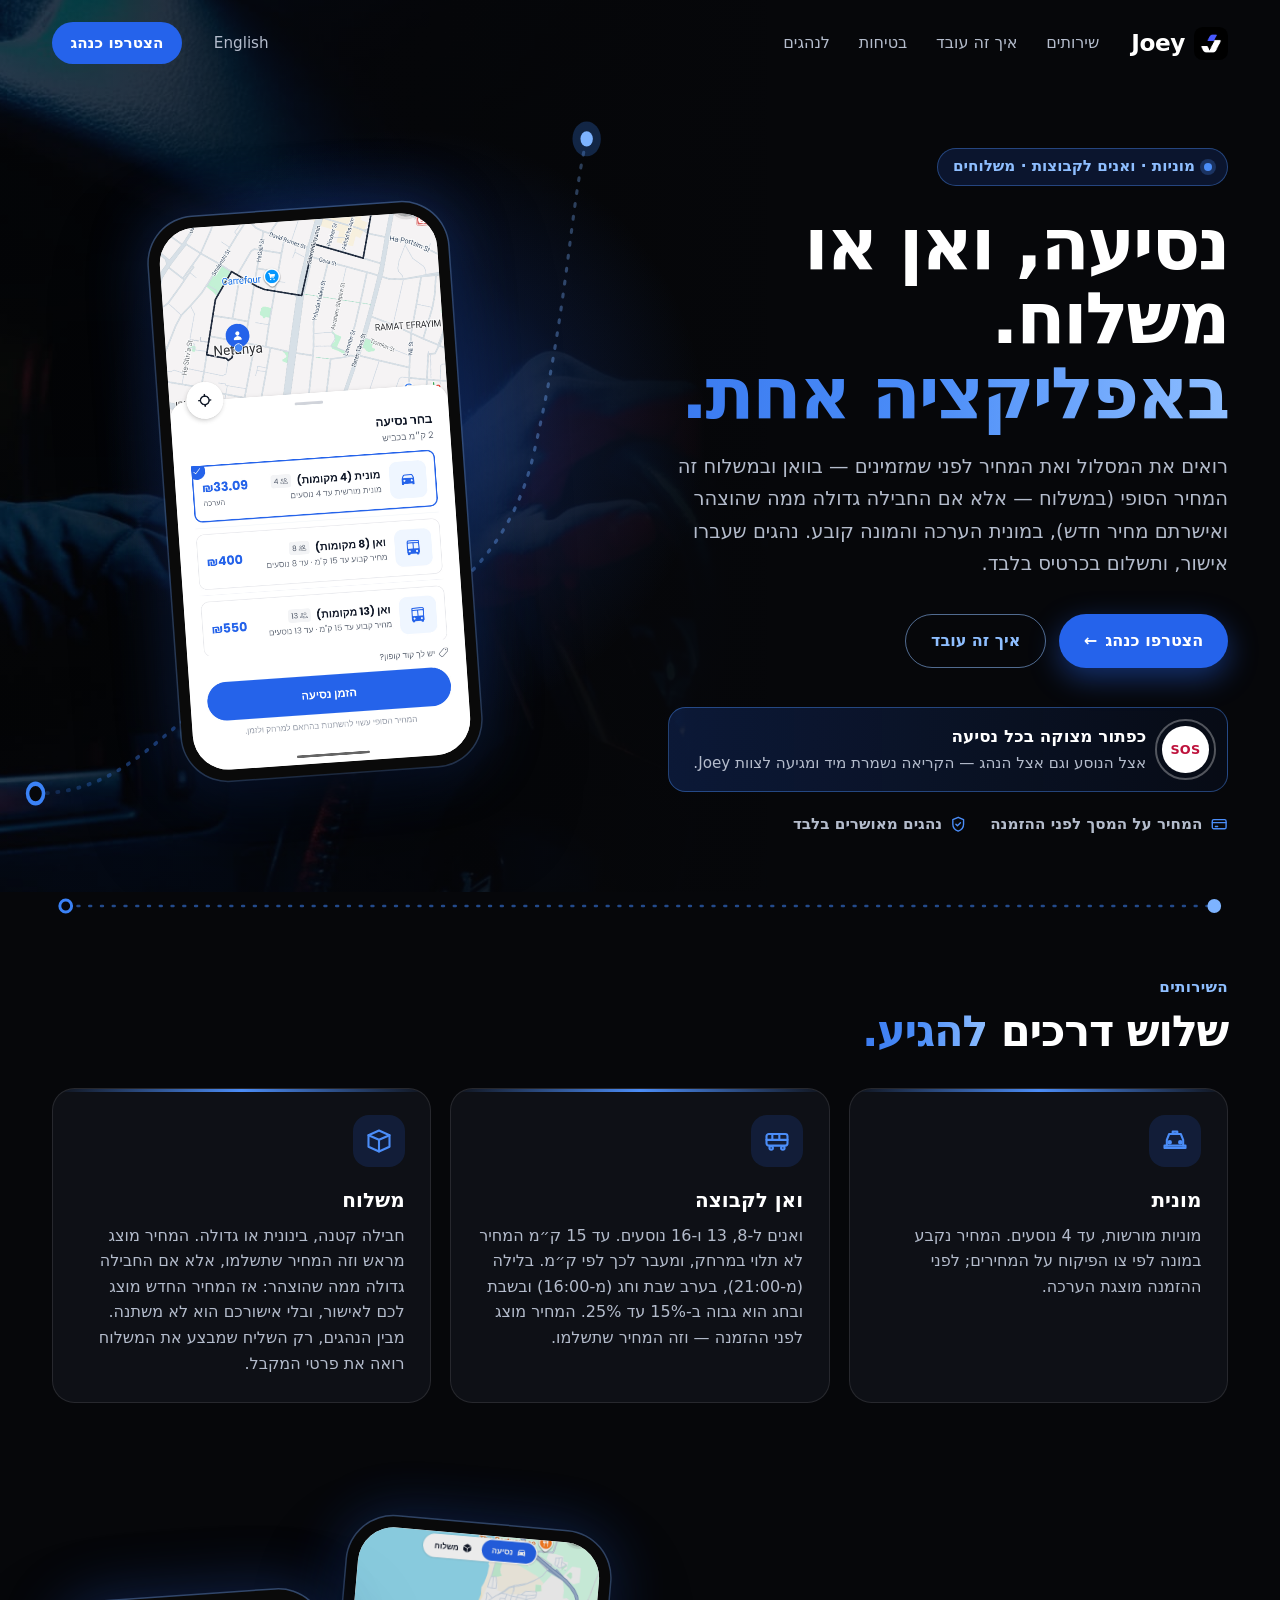
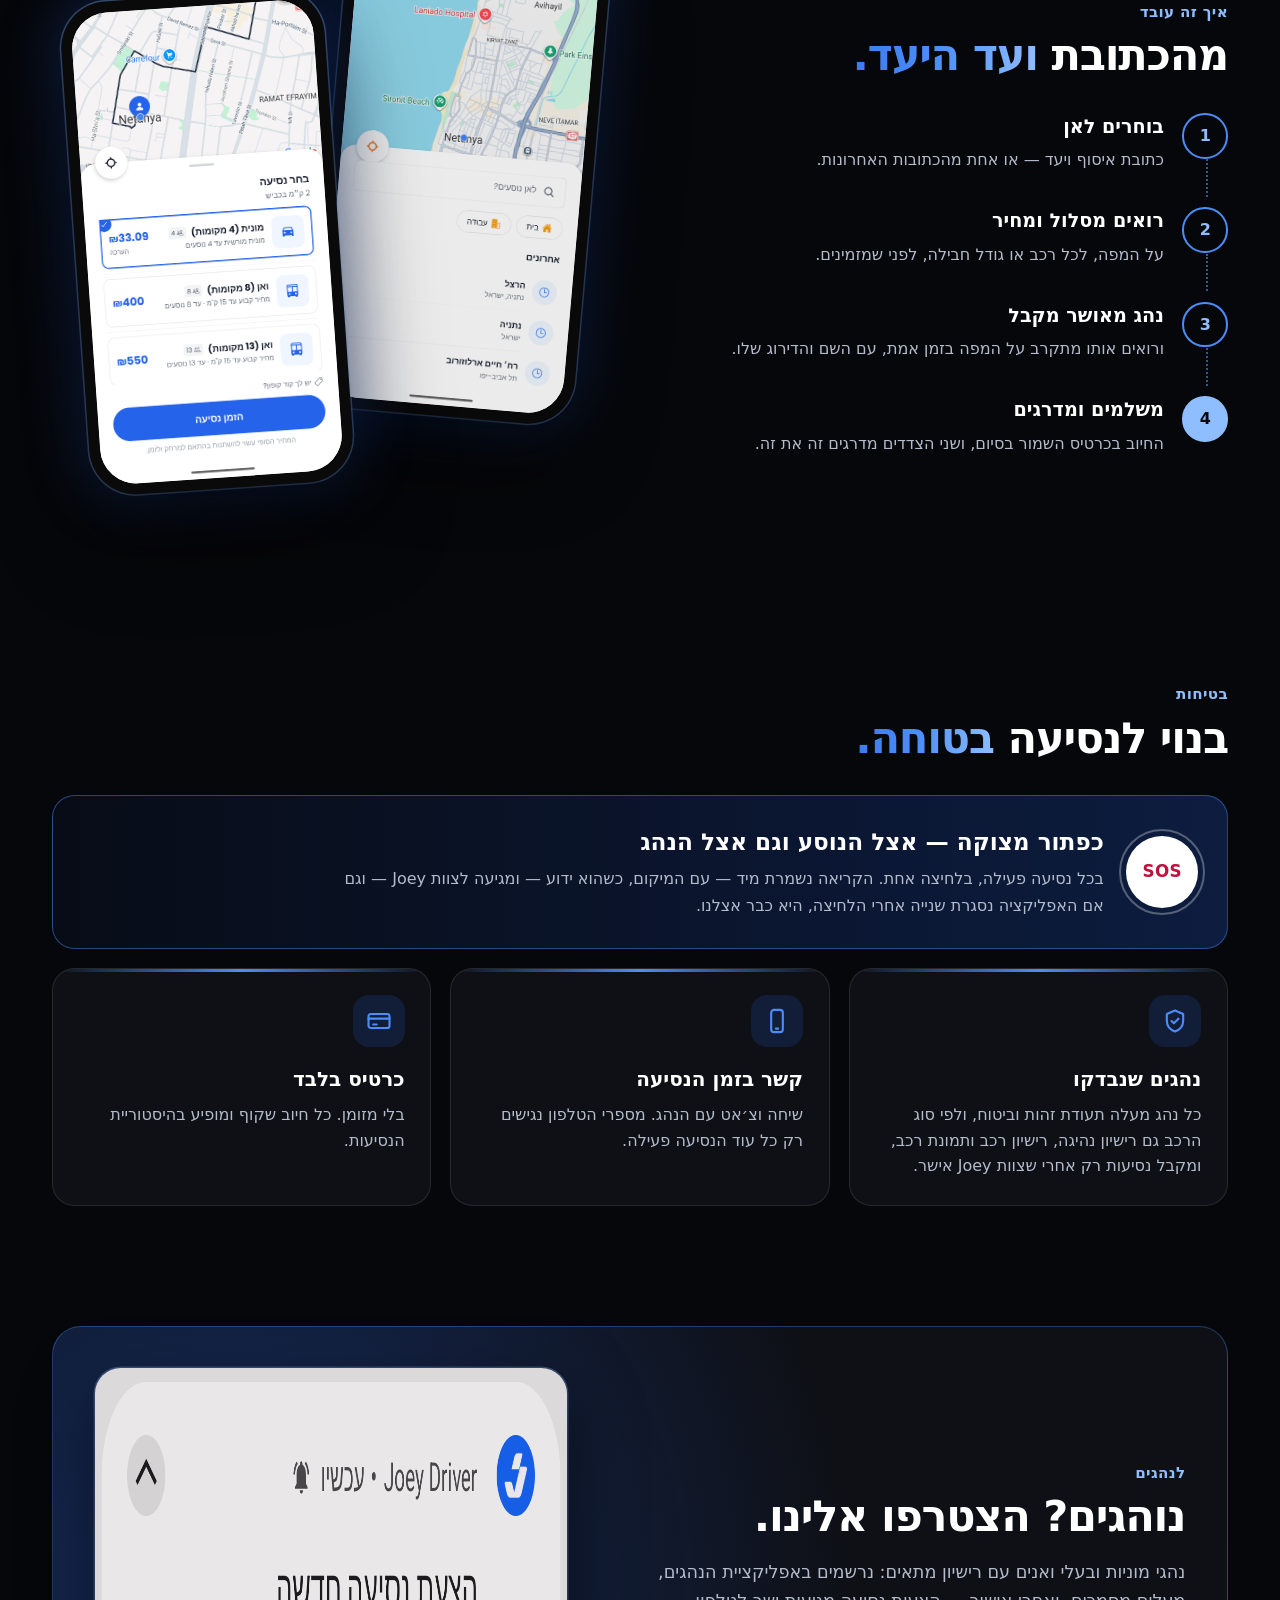
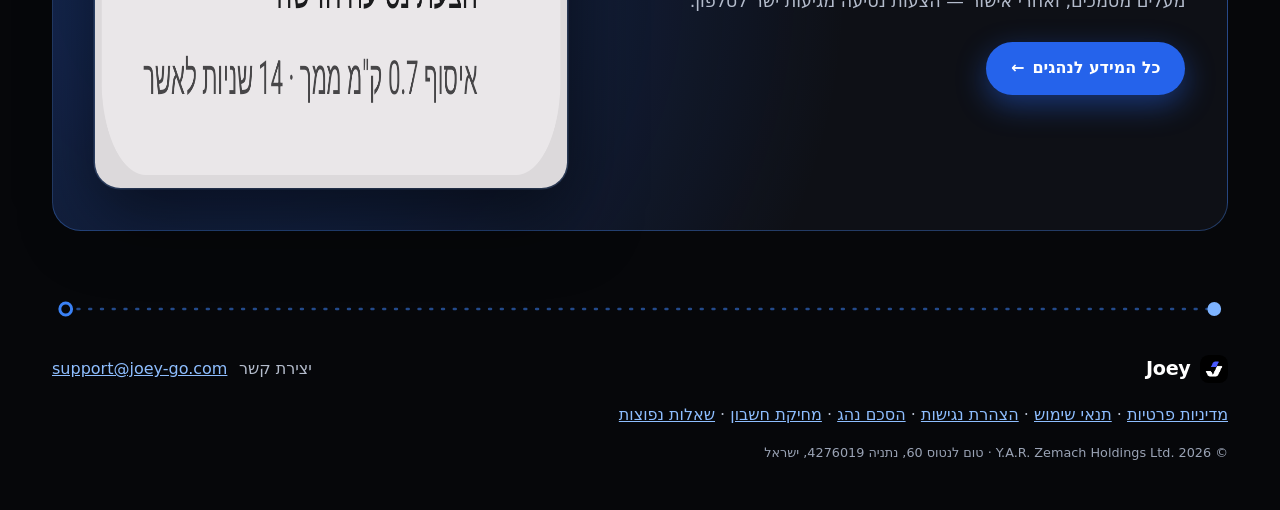
==== commit 00fa768f: "FAQ page (faq.html) + footer link on the Hebrew home and drivers pages -- approved by Orel 25/11/202" ====
--- a/index.html
+++ b/index.html
@@ -119,7 +119,7 @@
     <a class="brand" href="./"><img src="logo.png" alt="" width="28" height="28"> Joey</a>
     <p class="footer-contact"><span class="label">יצירת קשר</span> <a href="mailto:support@joey-go.com"><bdi dir="ltr">support@joey-go.com</bdi></a></p>
   </div>
-  <p class="footer-docs"><a href="privacy.he.html">מדיניות פרטיות</a><span aria-hidden="true"> · </span><a href="terms.he.html">תנאי שימוש</a><span aria-hidden="true"> · </span><a href="accessibility.he.html">הצהרת נגישות</a><span aria-hidden="true"> · </span><a href="driver-agreement.html">הסכם נהג</a><span aria-hidden="true"> · </span><a href="delete-account.html">מחיקת חשבון</a></p>
+  <p class="footer-docs"><a href="privacy.he.html">מדיניות פרטיות</a><span aria-hidden="true"> · </span><a href="terms.he.html">תנאי שימוש</a><span aria-hidden="true"> · </span><a href="accessibility.he.html">הצהרת נגישות</a><span aria-hidden="true"> · </span><a href="driver-agreement.html">הסכם נהג</a><span aria-hidden="true"> · </span><a href="delete-account.html">מחיקת חשבון</a><span aria-hidden="true"> · </span><a href="faq.html">שאלות נפוצות</a></p>
   <p class="footer-legal">&copy; 2026 <bdi lang="en" dir="ltr">Y.A.R. Zemach Holdings Ltd.</bdi> · טום לנטוס 60, נתניה 4276019, ישראל</p>
 </footer>
 </body>
